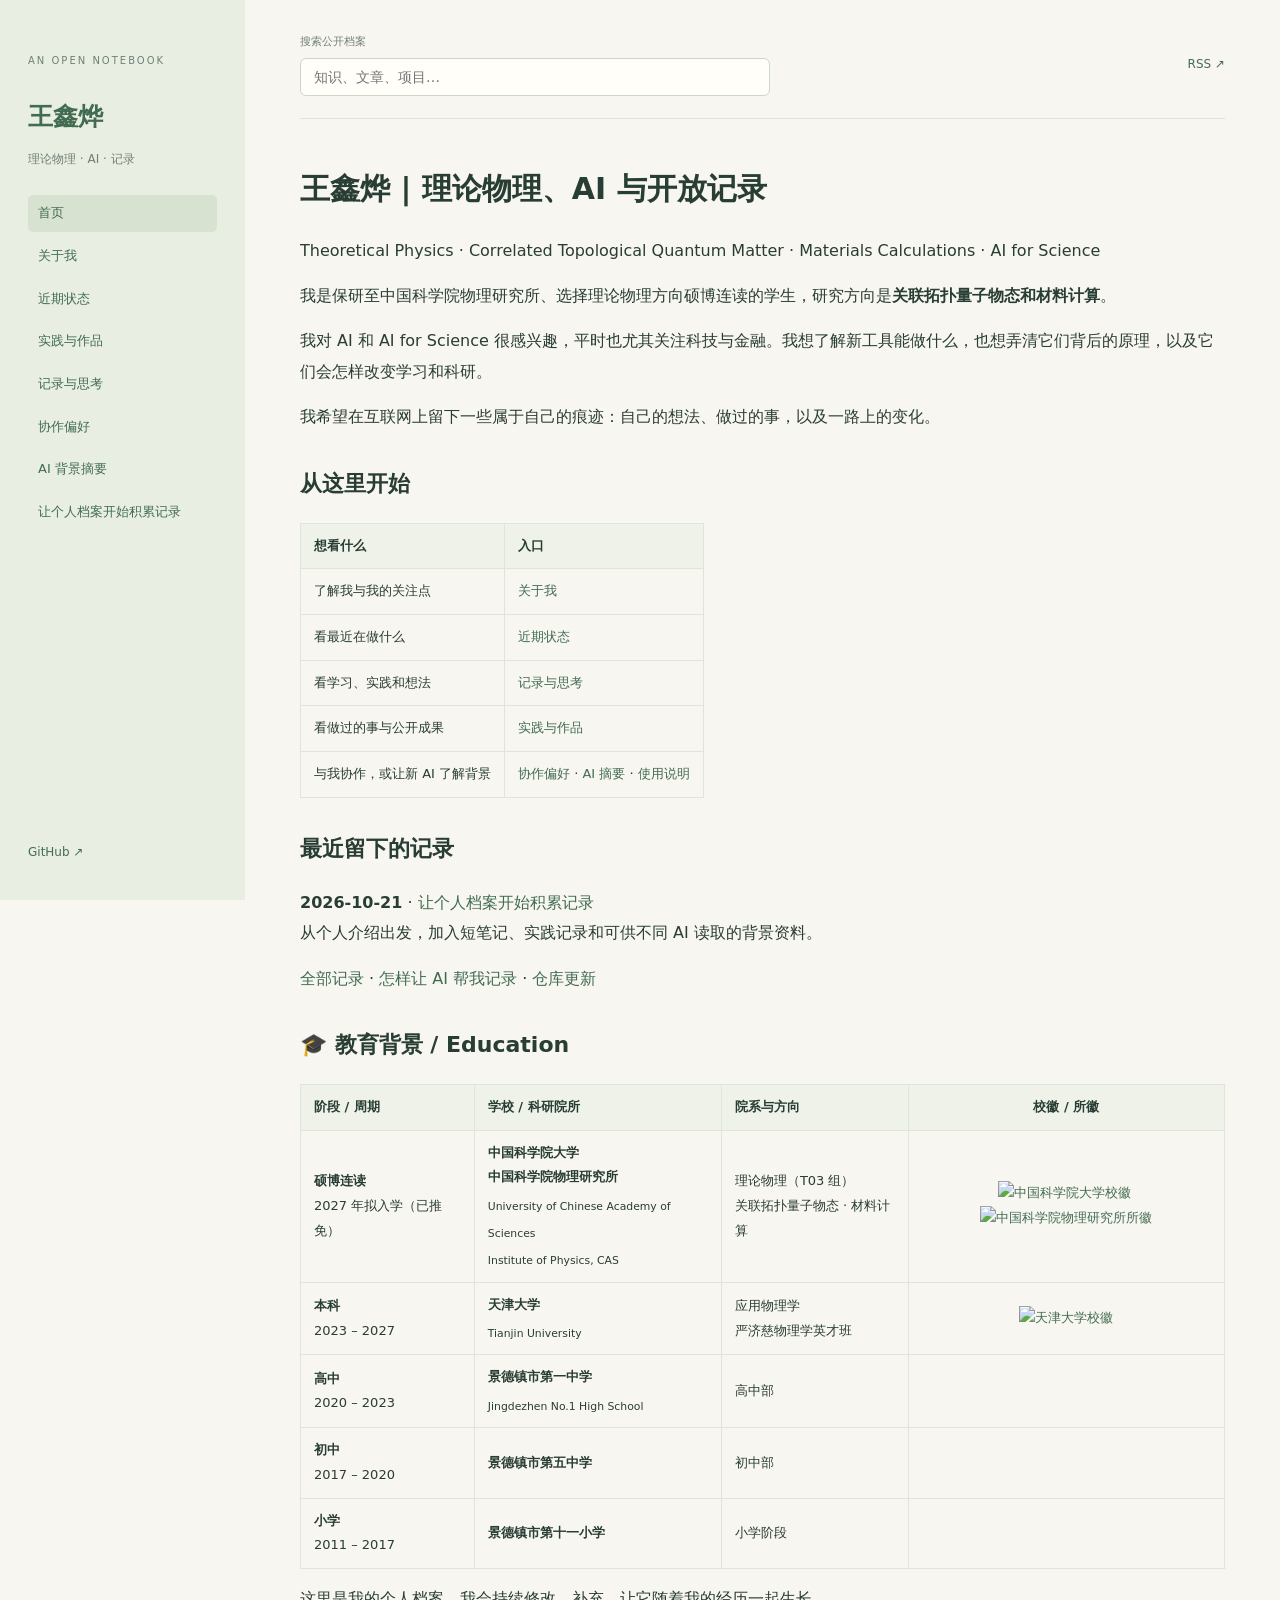
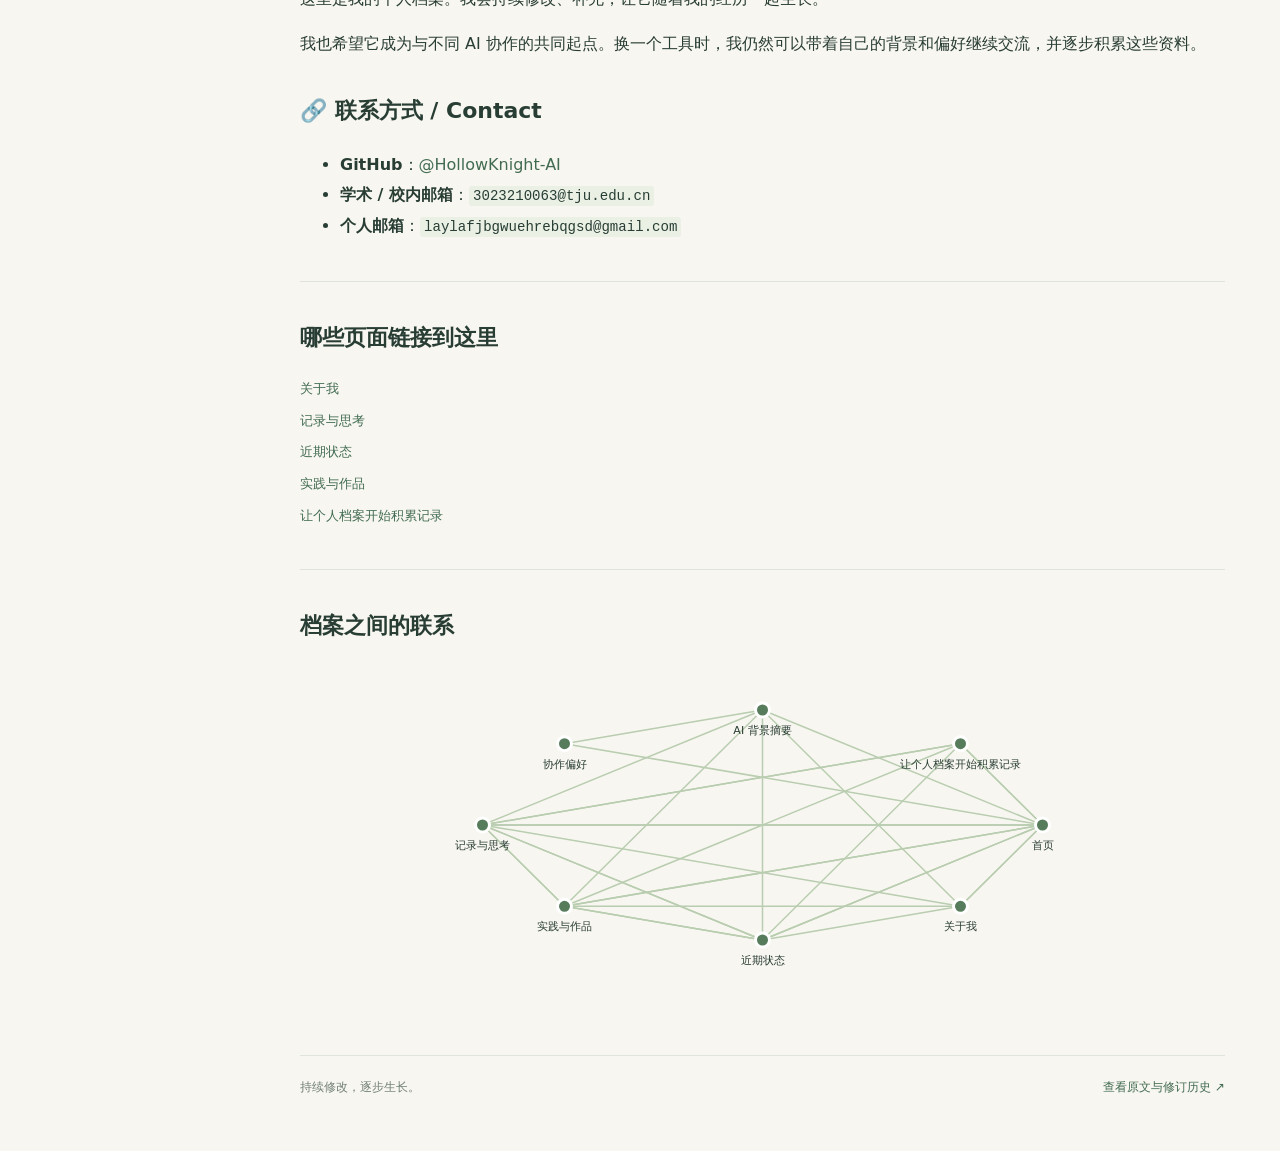
==== docs/index.html @ 44121c0b "Add searchable public digital garden with backlinks, graph and RSS" ====
<!doctype html><html lang="zh-CN"><head><meta charset="utf-8"><meta name="viewport" content="width=device-width,initial-scale=1"><meta name="description" content="王鑫烨的公开个人档案、学习与思考"><title>首页 · 王鑫烨</title><link rel="stylesheet" href="style.css"><link rel="alternate" type="application/rss+xml" title="公开记录" href="feed.xml"><script defer src="site.js" data-prefix=""></script></head><body><aside><p class="eyebrow">AN OPEN NOTEBOOK</p><a class="brand" href="index.html">王鑫烨<span>理论物理 · AI · 记录</span></a><nav><a class="active" href="index.html">首页</a><a href="ABOUT.html">关于我</a><a href="NOW.html">近期状态</a><a href="PROJECTS.html">实践与作品</a><a href="JOURNAL.html">记录与思考</a><a href="WORK_WITH_ME.html">协作偏好</a><a href="AI_CONTEXT.html">AI 背景摘要</a><a href="notes/2026-10-21-public-profile.html">让个人档案开始积累记录</a></nav><a class="repo" href="https://github.com/HollowKnight-AI/HollowKnight-AI">GitHub ↗</a></aside><main><header><label>搜索公开档案<input id="search" type="search" placeholder="知识、文章、项目…"></label><a href="feed.xml">RSS ↗</a></header><div id="results" aria-live="polite"></div><article><h1 id="ai">王鑫烨 | 理论物理、AI 与开放记录</h1>
<p>Theoretical Physics · Correlated Topological Quantum Matter · Materials Calculations · AI for Science</p>
<p>我是保研至中国科学院物理研究所、选择理论物理方向硕博连读的学生，研究方向是<strong>关联拓扑量子物态和材料计算</strong>。</p>
<p>我对 AI 和 AI for Science 很感兴趣，平时也尤其关注科技与金融。我想了解新工具能做什么，也想弄清它们背后的原理，以及它们会怎样改变学习和科研。</p>
<p>我希望在互联网上留下一些属于自己的痕迹：自己的想法、做过的事，以及一路上的变化。</p>
<h2 id="_1">从这里开始</h2>
<table>
<thead>
<tr>
<th>想看什么</th>
<th>入口</th>
</tr>
</thead>
<tbody>
<tr>
<td>了解我与我的关注点</td>
<td><a href="ABOUT.html">关于我</a></td>
</tr>
<tr>
<td>看最近在做什么</td>
<td><a href="NOW.html">近期状态</a></td>
</tr>
<tr>
<td>看学习、实践和想法</td>
<td><a href="JOURNAL.html">记录与思考</a></td>
</tr>
<tr>
<td>看做过的事与公开成果</td>
<td><a href="PROJECTS.html">实践与作品</a></td>
</tr>
<tr>
<td>与我协作，或让新 AI 了解背景</td>
<td><a href="WORK_WITH_ME.html">协作偏好</a> · <a href="AI_CONTEXT.html">AI 摘要</a> · <a href="https://github.com/HollowKnight-AI/HollowKnight-AI/blob/main/USE_WITH_AI.md">使用说明</a></td>
</tr>
</tbody>
</table>
<h2 id="_2">最近留下的记录</h2>
<p><strong>2026-10-21</strong> · <a href="notes/2026-10-21-public-profile.html">让个人档案开始积累记录</a><br />
从个人介绍出发，加入短笔记、实践记录和可供不同 AI 读取的背景资料。</p>
<p><a href="JOURNAL.html">全部记录</a> · <a href="https://github.com/HollowKnight-AI/HollowKnight-AI/blob/main/GUIDE.md">怎样让 AI 帮我记录</a> · <a href="https://github.com/HollowKnight-AI/HollowKnight-AI/blob/main/CHANGELOG.md">仓库更新</a></p>
<h2 id="education">🎓 教育背景 / Education</h2>
<table>
<thead>
<tr>
<th style="text-align: left;">阶段 / 周期</th>
<th style="text-align: left;">学校 / 科研院所</th>
<th style="text-align: left;">院系与方向</th>
<th style="text-align: center;">校徽 / 所徽</th>
</tr>
</thead>
<tbody>
<tr>
<td style="text-align: left;"><strong>硕博连读</strong><br>2027 年拟入学（已推免）</td>
<td style="text-align: left;"><strong>中国科学院大学</strong><br><strong>中国科学院物理研究所</strong><br><sub>University of Chinese Academy of Sciences<br>Institute of Physics, CAS</sub></td>
<td style="text-align: left;">理论物理（T03 组）<br>关联拓扑量子物态 · 材料计算</td>
<td style="text-align: center;"><a href="https://www.ucas.ac.cn/"><img src="https://github.com/user-attachments/assets/81002627-6696-4037-bfe6-515acbe2a8cf" width="64" height="64" alt="中国科学院大学校徽" title="中国科学院大学"/></a>&nbsp;<a href="https://www.iop.cas.cn/"><img src="https://github.com/user-attachments/assets/88f584a3-e2b5-46f2-858a-e89e8fc64f4a" width="64" height="64" alt="中国科学院物理研究所所徽" title="中国科学院物理研究所"/></a></td>
</tr>
<tr>
<td style="text-align: left;"><strong>本科</strong><br>2023 – 2027</td>
<td style="text-align: left;"><strong>天津大学</strong><br><sub>Tianjin University</sub></td>
<td style="text-align: left;">应用物理学<br>严济慈物理学英才班</td>
<td style="text-align: center;"><a href="https://www.tju.edu.cn/"><img src="https://github.com/user-attachments/assets/b6d3990e-35b9-4b1c-bbf8-85e0346ce1eb" width="64" height="64" alt="天津大学校徽" title="天津大学"/></a></td>
</tr>
<tr>
<td style="text-align: left;"><strong>高中</strong><br>2020 – 2023</td>
<td style="text-align: left;"><strong>景德镇市第一中学</strong><br><sub>Jingdezhen No.1 High School</sub></td>
<td style="text-align: left;">高中部</td>
<td style="text-align: center;"></td>
</tr>
<tr>
<td style="text-align: left;"><strong>初中</strong><br>2017 – 2020</td>
<td style="text-align: left;"><strong>景德镇市第五中学</strong></td>
<td style="text-align: left;">初中部</td>
<td style="text-align: center;"></td>
</tr>
<tr>
<td style="text-align: left;"><strong>小学</strong><br>2011 – 2017</td>
<td style="text-align: left;"><strong>景德镇市第十一小学</strong></td>
<td style="text-align: left;">小学阶段</td>
<td style="text-align: center;"></td>
</tr>
</tbody>
</table>
<p>这里是我的个人档案。我会持续修改、补充，让它随着我的经历一起生长。</p>
<p>我也希望它成为与不同 AI 协作的共同起点。换一个工具时，我仍然可以带着自己的背景和偏好继续交流，并逐步积累这些资料。</p>
<h2 id="contact">🔗 联系方式 / Contact</h2>
<ul>
<li><strong>GitHub</strong>：<a href="https://github.com/HollowKnight-AI">@HollowKnight-AI</a></li>
<li><strong>学术 / 校内邮箱</strong>：<code>3023210063@tju.edu.cn</code></li>
<li><strong>个人邮箱</strong>：<code>laylafjbgwuehrebqgsd@gmail.com</code></li>
</ul></article><section class="backlinks"><h2>哪些页面链接到这里</h2><a href="ABOUT.html">关于我</a><a href="JOURNAL.html">记录与思考</a><a href="NOW.html">近期状态</a><a href="PROJECTS.html">实践与作品</a><a href="notes/2026-10-21-public-profile.html">让个人档案开始积累记录</a></section><section class="connections"><h2>档案之间的联系</h2><div id="graph"></div></section><footer>持续修改，逐步生长。<a href="https://github.com/HollowKnight-AI/HollowKnight-AI/blob/main/README.md">查看原文与修订历史 ↗</a></footer></main></body></html>
---- docs/style.css ----
:root{color-scheme:light;--bg:#f8f6f0;--paper:#fffef9;--ink:#283d34;--muted:#718077;--line:#dfe5da;--green:#426c52}*{box-sizing:border-box}body{margin:0;background:var(--bg);color:var(--ink);font:16px/1.9 system-ui,"Microsoft YaHei",sans-serif}aside{position:fixed;inset:0 auto 0 0;width:245px;padding:36px 28px;background:#e9eee3;display:flex;flex-direction:column}.eyebrow{font-size:10px;letter-spacing:2px;color:var(--muted)}a{color:var(--green);text-decoration:none}a:hover{text-decoration:underline}.brand{font-size:25px;font-weight:600;margin:8px 0 25px}.brand span{display:block;font-size:12px;font-weight:400;color:var(--muted);margin-top:7px}nav{display:grid;gap:6px}nav a{padding:6px 10px;border-radius:5px;font-size:13px}nav a.active{background:#d8e2d0}.repo{margin-top:auto;font-size:12px}main{margin-left:245px;max-width:1280px;padding:32px 55px}header{display:flex;gap:24px;align-items:center;justify-content:space-between;border-bottom:1px solid var(--line);padding-bottom:22px}header label{font-size:11px;color:var(--muted);display:grid;gap:5px;width:min(470px,90%)}input{background:var(--paper);border:1px solid #cbd8c5;border-radius:6px;padding:10px 13px;font:14px system-ui}header>a{font-size:12px}article{padding-top:22px;overflow-wrap:anywhere}h1{font-size:30px;line-height:1.5}h2{font-size:22px;margin-top:30px}h3{font-size:18px}p{margin:15px 0}table{border-collapse:collapse;width:100%;font-size:13px;display:block;overflow:auto}th,td{border:1px solid var(--line);padding:10px 13px;min-width:90px}th{background:#eef2e8;text-align:left}img{max-width:100%;height:auto}pre{background:#eaf0e4;padding:18px;border-radius:7px;overflow:auto}code{background:#eaf0e4;border-radius:3px;font-size:.88em;padding:2px 4px}blockquote{border-left:3px solid #b4c3a6;color:#5c7063;margin-left:0;padding:2px 20px}.backlinks,.connections{border-top:1px solid var(--line);margin-top:40px;padding-top:5px}.backlinks a{display:block;font-size:13px;margin:7px 0}.backlinks p,footer{font-size:12px;color:var(--muted)}footer{margin-top:40px;border-top:1px solid var(--line);padding:20px 0;display:flex;justify-content:space-between;gap:20px}#results{display:grid;gap:8px}#results a{display:block;background:var(--paper);border:1px solid var(--line);border-radius:6px;padding:12px 15px;margin-top:10px}#results small{display:block;font-size:12px;color:var(--muted)}#graph svg{width:100%;height:340px}#graph line{stroke:#b9cdb0;stroke-width:1.5}#graph circle{fill:#577c5c;stroke:#fff;stroke-width:3}#graph text{font:11px system-ui;fill:var(--ink)}:focus-visible{outline:2px solid #a7834c;outline-offset:3px}@media(max-width:800px){aside{position:static;width:auto;padding:20px}.brand{margin:2px 0 12px}.eyebrow,.repo{display:none}nav{display:flex;overflow:auto;gap:8px}nav a{white-space:nowrap;padding:5px}main{margin:0;padding:20px}h1{font-size:25px}h2{font-size:20px}footer{display:block}footer a{display:block}#graph svg{height:280px}}
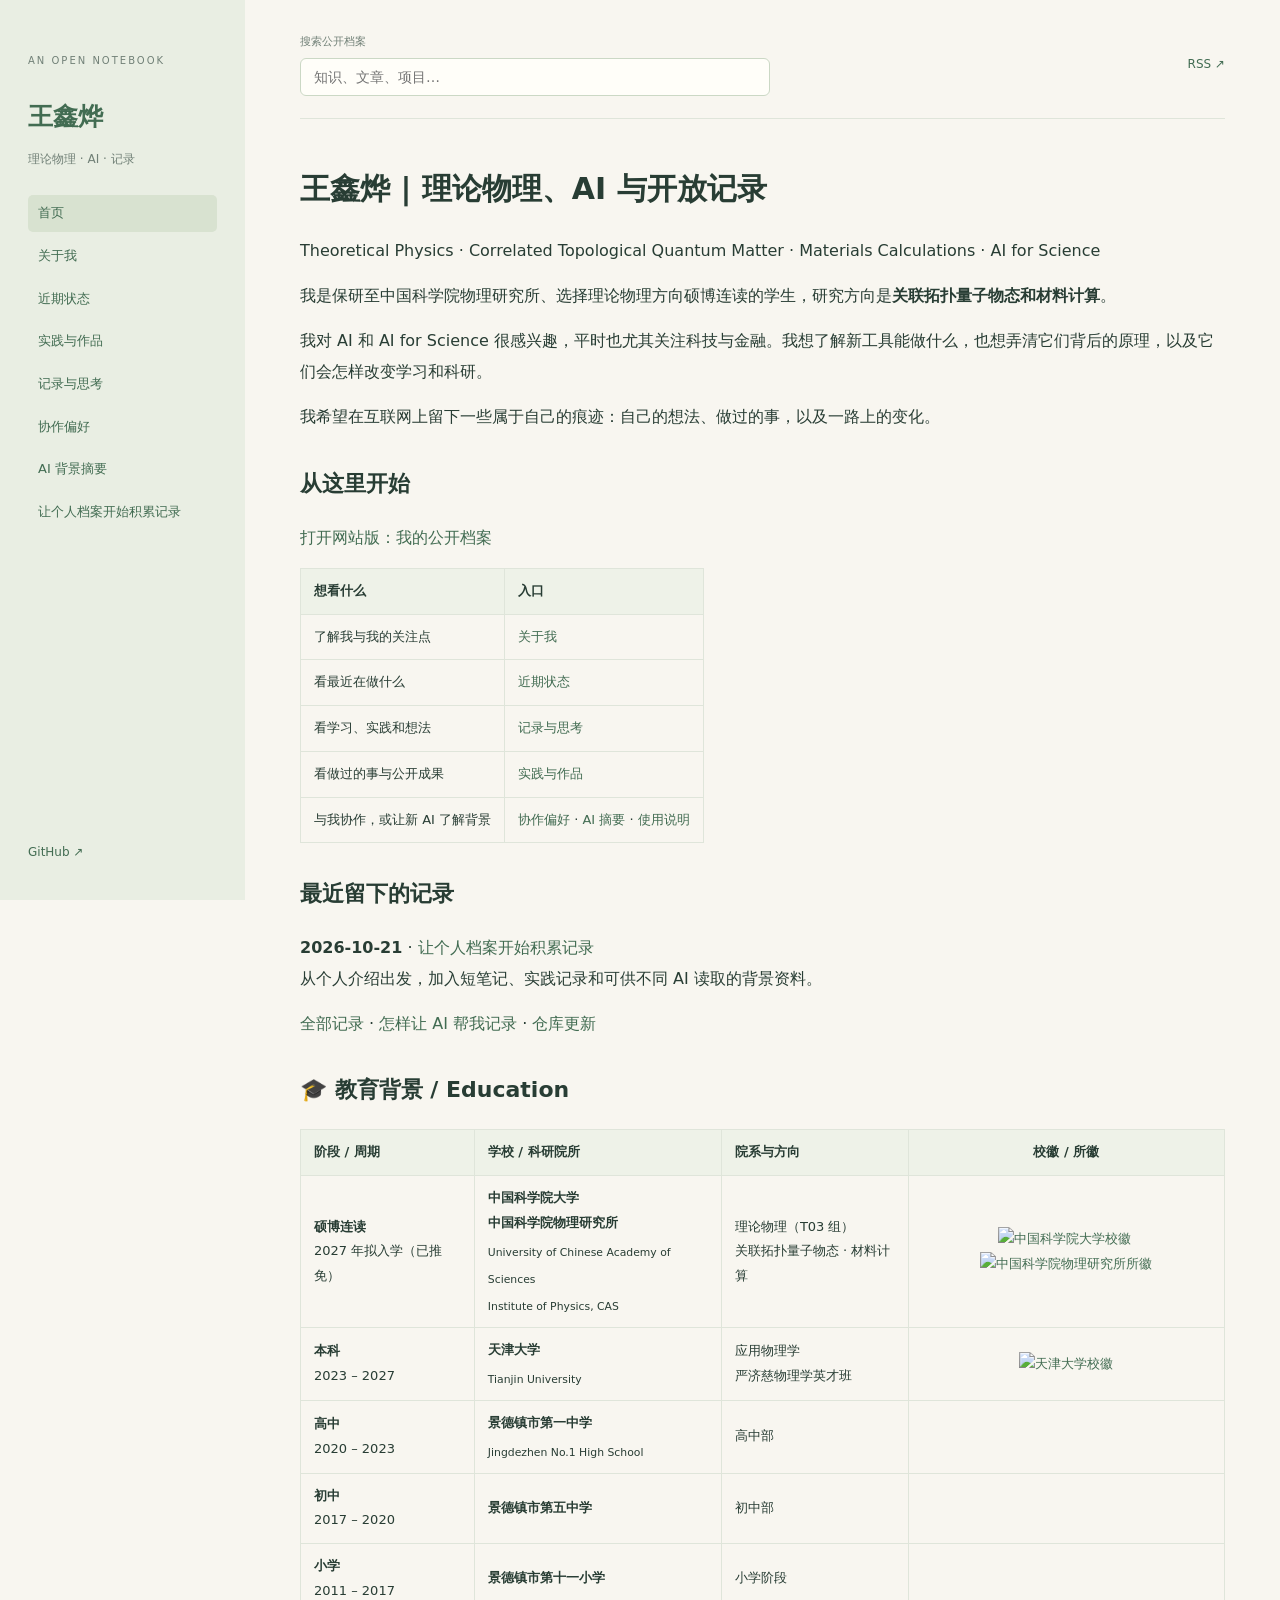
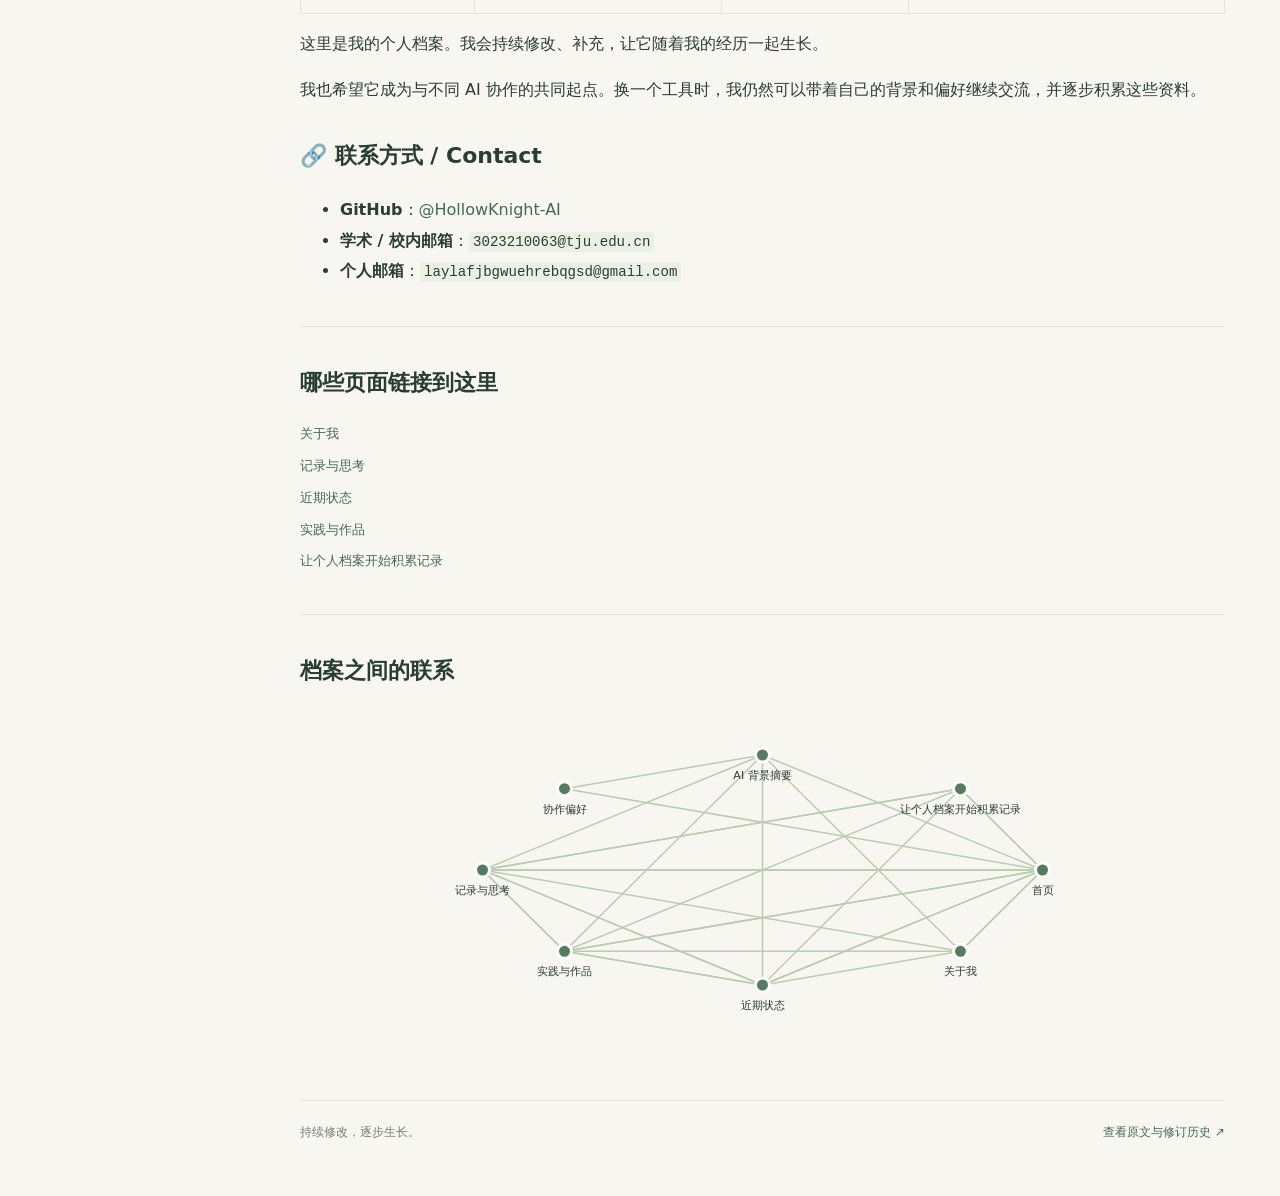
==== commit 24c86846: "docs: link and verify the deployed public profile site" ====
--- a/docs/index.html
+++ b/docs/index.html
@@ -1,91 +1,92 @@
-<!doctype html><html lang="zh-CN"><head><meta charset="utf-8"><meta name="viewport" content="width=device-width,initial-scale=1"><meta name="description" content="王鑫烨的公开个人档案、学习与思考"><title>首页 · 王鑫烨</title><link rel="stylesheet" href="style.css"><link rel="alternate" type="application/rss+xml" title="公开记录" href="feed.xml"><script defer src="site.js" data-prefix=""></script></head><body><aside><p class="eyebrow">AN OPEN NOTEBOOK</p><a class="brand" href="index.html">王鑫烨<span>理论物理 · AI · 记录</span></a><nav><a class="active" href="index.html">首页</a><a href="ABOUT.html">关于我</a><a href="NOW.html">近期状态</a><a href="PROJECTS.html">实践与作品</a><a href="JOURNAL.html">记录与思考</a><a href="WORK_WITH_ME.html">协作偏好</a><a href="AI_CONTEXT.html">AI 背景摘要</a><a href="notes/2026-10-21-public-profile.html">让个人档案开始积累记录</a></nav><a class="repo" href="https://github.com/HollowKnight-AI/HollowKnight-AI">GitHub ↗</a></aside><main><header><label>搜索公开档案<input id="search" type="search" placeholder="知识、文章、项目…"></label><a href="feed.xml">RSS ↗</a></header><div id="results" aria-live="polite"></div><article><h1 id="ai">王鑫烨 | 理论物理、AI 与开放记录</h1>
-<p>Theoretical Physics · Correlated Topological Quantum Matter · Materials Calculations · AI for Science</p>
-<p>我是保研至中国科学院物理研究所、选择理论物理方向硕博连读的学生，研究方向是<strong>关联拓扑量子物态和材料计算</strong>。</p>
-<p>我对 AI 和 AI for Science 很感兴趣，平时也尤其关注科技与金融。我想了解新工具能做什么，也想弄清它们背后的原理，以及它们会怎样改变学习和科研。</p>
-<p>我希望在互联网上留下一些属于自己的痕迹：自己的想法、做过的事，以及一路上的变化。</p>
-<h2 id="_1">从这里开始</h2>
-<table>
-<thead>
-<tr>
-<th>想看什么</th>
-<th>入口</th>
-</tr>
-</thead>
-<tbody>
-<tr>
-<td>了解我与我的关注点</td>
-<td><a href="ABOUT.html">关于我</a></td>
-</tr>
-<tr>
-<td>看最近在做什么</td>
-<td><a href="NOW.html">近期状态</a></td>
-</tr>
-<tr>
-<td>看学习、实践和想法</td>
-<td><a href="JOURNAL.html">记录与思考</a></td>
-</tr>
-<tr>
-<td>看做过的事与公开成果</td>
-<td><a href="PROJECTS.html">实践与作品</a></td>
-</tr>
-<tr>
-<td>与我协作，或让新 AI 了解背景</td>
-<td><a href="WORK_WITH_ME.html">协作偏好</a> · <a href="AI_CONTEXT.html">AI 摘要</a> · <a href="https://github.com/HollowKnight-AI/HollowKnight-AI/blob/main/USE_WITH_AI.md">使用说明</a></td>
-</tr>
-</tbody>
-</table>
-<h2 id="_2">最近留下的记录</h2>
-<p><strong>2026-10-21</strong> · <a href="notes/2026-10-21-public-profile.html">让个人档案开始积累记录</a><br />
-从个人介绍出发，加入短笔记、实践记录和可供不同 AI 读取的背景资料。</p>
-<p><a href="JOURNAL.html">全部记录</a> · <a href="https://github.com/HollowKnight-AI/HollowKnight-AI/blob/main/GUIDE.md">怎样让 AI 帮我记录</a> · <a href="https://github.com/HollowKnight-AI/HollowKnight-AI/blob/main/CHANGELOG.md">仓库更新</a></p>
-<h2 id="education">🎓 教育背景 / Education</h2>
-<table>
-<thead>
-<tr>
-<th style="text-align: left;">阶段 / 周期</th>
-<th style="text-align: left;">学校 / 科研院所</th>
-<th style="text-align: left;">院系与方向</th>
-<th style="text-align: center;">校徽 / 所徽</th>
-</tr>
-</thead>
-<tbody>
-<tr>
-<td style="text-align: left;"><strong>硕博连读</strong><br>2027 年拟入学（已推免）</td>
-<td style="text-align: left;"><strong>中国科学院大学</strong><br><strong>中国科学院物理研究所</strong><br><sub>University of Chinese Academy of Sciences<br>Institute of Physics, CAS</sub></td>
-<td style="text-align: left;">理论物理（T03 组）<br>关联拓扑量子物态 · 材料计算</td>
-<td style="text-align: center;"><a href="https://www.ucas.ac.cn/"><img src="https://github.com/user-attachments/assets/81002627-6696-4037-bfe6-515acbe2a8cf" width="64" height="64" alt="中国科学院大学校徽" title="中国科学院大学"/></a>&nbsp;<a href="https://www.iop.cas.cn/"><img src="https://github.com/user-attachments/assets/88f584a3-e2b5-46f2-858a-e89e8fc64f4a" width="64" height="64" alt="中国科学院物理研究所所徽" title="中国科学院物理研究所"/></a></td>
-</tr>
-<tr>
-<td style="text-align: left;"><strong>本科</strong><br>2023 – 2027</td>
-<td style="text-align: left;"><strong>天津大学</strong><br><sub>Tianjin University</sub></td>
-<td style="text-align: left;">应用物理学<br>严济慈物理学英才班</td>
-<td style="text-align: center;"><a href="https://www.tju.edu.cn/"><img src="https://github.com/user-attachments/assets/b6d3990e-35b9-4b1c-bbf8-85e0346ce1eb" width="64" height="64" alt="天津大学校徽" title="天津大学"/></a></td>
-</tr>
-<tr>
-<td style="text-align: left;"><strong>高中</strong><br>2020 – 2023</td>
-<td style="text-align: left;"><strong>景德镇市第一中学</strong><br><sub>Jingdezhen No.1 High School</sub></td>
-<td style="text-align: left;">高中部</td>
-<td style="text-align: center;"></td>
-</tr>
-<tr>
-<td style="text-align: left;"><strong>初中</strong><br>2017 – 2020</td>
-<td style="text-align: left;"><strong>景德镇市第五中学</strong></td>
-<td style="text-align: left;">初中部</td>
-<td style="text-align: center;"></td>
-</tr>
-<tr>
-<td style="text-align: left;"><strong>小学</strong><br>2011 – 2017</td>
-<td style="text-align: left;"><strong>景德镇市第十一小学</strong></td>
-<td style="text-align: left;">小学阶段</td>
-<td style="text-align: center;"></td>
-</tr>
-</tbody>
-</table>
-<p>这里是我的个人档案。我会持续修改、补充，让它随着我的经历一起生长。</p>
-<p>我也希望它成为与不同 AI 协作的共同起点。换一个工具时，我仍然可以带着自己的背景和偏好继续交流，并逐步积累这些资料。</p>
-<h2 id="contact">🔗 联系方式 / Contact</h2>
-<ul>
-<li><strong>GitHub</strong>：<a href="https://github.com/HollowKnight-AI">@HollowKnight-AI</a></li>
-<li><strong>学术 / 校内邮箱</strong>：<code>3023210063@tju.edu.cn</code></li>
-<li><strong>个人邮箱</strong>：<code>laylafjbgwuehrebqgsd@gmail.com</code></li>
+<!doctype html><html lang="zh-CN"><head><meta charset="utf-8"><meta name="viewport" content="width=device-width,initial-scale=1"><meta name="description" content="王鑫烨的公开个人档案、学习与思考"><title>首页 · 王鑫烨</title><link rel="stylesheet" href="style.css"><link rel="alternate" type="application/rss+xml" title="公开记录" href="feed.xml"><script defer src="site.js" data-prefix=""></script></head><body><aside><p class="eyebrow">AN OPEN NOTEBOOK</p><a class="brand" href="index.html">王鑫烨<span>理论物理 · AI · 记录</span></a><nav><a class="active" href="index.html">首页</a><a href="ABOUT.html">关于我</a><a href="NOW.html">近期状态</a><a href="PROJECTS.html">实践与作品</a><a href="JOURNAL.html">记录与思考</a><a href="WORK_WITH_ME.html">协作偏好</a><a href="AI_CONTEXT.html">AI 背景摘要</a><a href="notes/2026-10-21-public-profile.html">让个人档案开始积累记录</a></nav><a class="repo" href="https://github.com/HollowKnight-AI/HollowKnight-AI">GitHub ↗</a></aside><main><header><label>搜索公开档案<input id="search" type="search" placeholder="知识、文章、项目…"></label><a href="feed.xml">RSS ↗</a></header><div id="results" aria-live="polite"></div><article><h1 id="ai">王鑫烨 | 理论物理、AI 与开放记录</h1>
+<p>Theoretical Physics · Correlated Topological Quantum Matter · Materials Calculations · AI for Science</p>
+<p>我是保研至中国科学院物理研究所、选择理论物理方向硕博连读的学生，研究方向是<strong>关联拓扑量子物态和材料计算</strong>。</p>
+<p>我对 AI 和 AI for Science 很感兴趣，平时也尤其关注科技与金融。我想了解新工具能做什么，也想弄清它们背后的原理，以及它们会怎样改变学习和科研。</p>
+<p>我希望在互联网上留下一些属于自己的痕迹：自己的想法、做过的事，以及一路上的变化。</p>
+<h2 id="_1">从这里开始</h2>
+<p><a href="https://hollowknight-ai.github.io/HollowKnight-AI/">打开网站版：我的公开档案</a></p>
+<table>
+<thead>
+<tr>
+<th>想看什么</th>
+<th>入口</th>
+</tr>
+</thead>
+<tbody>
+<tr>
+<td>了解我与我的关注点</td>
+<td><a href="ABOUT.html">关于我</a></td>
+</tr>
+<tr>
+<td>看最近在做什么</td>
+<td><a href="NOW.html">近期状态</a></td>
+</tr>
+<tr>
+<td>看学习、实践和想法</td>
+<td><a href="JOURNAL.html">记录与思考</a></td>
+</tr>
+<tr>
+<td>看做过的事与公开成果</td>
+<td><a href="PROJECTS.html">实践与作品</a></td>
+</tr>
+<tr>
+<td>与我协作，或让新 AI 了解背景</td>
+<td><a href="WORK_WITH_ME.html">协作偏好</a> · <a href="AI_CONTEXT.html">AI 摘要</a> · <a href="https://github.com/HollowKnight-AI/HollowKnight-AI/blob/main/USE_WITH_AI.md">使用说明</a></td>
+</tr>
+</tbody>
+</table>
+<h2 id="_2">最近留下的记录</h2>
+<p><strong>2026-10-21</strong> · <a href="notes/2026-10-21-public-profile.html">让个人档案开始积累记录</a><br />
+从个人介绍出发，加入短笔记、实践记录和可供不同 AI 读取的背景资料。</p>
+<p><a href="JOURNAL.html">全部记录</a> · <a href="https://github.com/HollowKnight-AI/HollowKnight-AI/blob/main/GUIDE.md">怎样让 AI 帮我记录</a> · <a href="https://github.com/HollowKnight-AI/HollowKnight-AI/blob/main/CHANGELOG.md">仓库更新</a></p>
+<h2 id="education">🎓 教育背景 / Education</h2>
+<table>
+<thead>
+<tr>
+<th style="text-align: left;">阶段 / 周期</th>
+<th style="text-align: left;">学校 / 科研院所</th>
+<th style="text-align: left;">院系与方向</th>
+<th style="text-align: center;">校徽 / 所徽</th>
+</tr>
+</thead>
+<tbody>
+<tr>
+<td style="text-align: left;"><strong>硕博连读</strong><br>2027 年拟入学（已推免）</td>
+<td style="text-align: left;"><strong>中国科学院大学</strong><br><strong>中国科学院物理研究所</strong><br><sub>University of Chinese Academy of Sciences<br>Institute of Physics, CAS</sub></td>
+<td style="text-align: left;">理论物理（T03 组）<br>关联拓扑量子物态 · 材料计算</td>
+<td style="text-align: center;"><a href="https://www.ucas.ac.cn/"><img src="https://github.com/user-attachments/assets/81002627-6696-4037-bfe6-515acbe2a8cf" width="64" height="64" alt="中国科学院大学校徽" title="中国科学院大学"/></a>&nbsp;<a href="https://www.iop.cas.cn/"><img src="https://github.com/user-attachments/assets/88f584a3-e2b5-46f2-858a-e89e8fc64f4a" width="64" height="64" alt="中国科学院物理研究所所徽" title="中国科学院物理研究所"/></a></td>
+</tr>
+<tr>
+<td style="text-align: left;"><strong>本科</strong><br>2023 – 2027</td>
+<td style="text-align: left;"><strong>天津大学</strong><br><sub>Tianjin University</sub></td>
+<td style="text-align: left;">应用物理学<br>严济慈物理学英才班</td>
+<td style="text-align: center;"><a href="https://www.tju.edu.cn/"><img src="https://github.com/user-attachments/assets/b6d3990e-35b9-4b1c-bbf8-85e0346ce1eb" width="64" height="64" alt="天津大学校徽" title="天津大学"/></a></td>
+</tr>
+<tr>
+<td style="text-align: left;"><strong>高中</strong><br>2020 – 2023</td>
+<td style="text-align: left;"><strong>景德镇市第一中学</strong><br><sub>Jingdezhen No.1 High School</sub></td>
+<td style="text-align: left;">高中部</td>
+<td style="text-align: center;"></td>
+</tr>
+<tr>
+<td style="text-align: left;"><strong>初中</strong><br>2017 – 2020</td>
+<td style="text-align: left;"><strong>景德镇市第五中学</strong></td>
+<td style="text-align: left;">初中部</td>
+<td style="text-align: center;"></td>
+</tr>
+<tr>
+<td style="text-align: left;"><strong>小学</strong><br>2011 – 2017</td>
+<td style="text-align: left;"><strong>景德镇市第十一小学</strong></td>
+<td style="text-align: left;">小学阶段</td>
+<td style="text-align: center;"></td>
+</tr>
+</tbody>
+</table>
+<p>这里是我的个人档案。我会持续修改、补充，让它随着我的经历一起生长。</p>
+<p>我也希望它成为与不同 AI 协作的共同起点。换一个工具时，我仍然可以带着自己的背景和偏好继续交流，并逐步积累这些资料。</p>
+<h2 id="contact">🔗 联系方式 / Contact</h2>
+<ul>
+<li><strong>GitHub</strong>：<a href="https://github.com/HollowKnight-AI">@HollowKnight-AI</a></li>
+<li><strong>学术 / 校内邮箱</strong>：<code>3023210063@tju.edu.cn</code></li>
+<li><strong>个人邮箱</strong>：<code>laylafjbgwuehrebqgsd@gmail.com</code></li>
 </ul></article><section class="backlinks"><h2>哪些页面链接到这里</h2><a href="ABOUT.html">关于我</a><a href="JOURNAL.html">记录与思考</a><a href="NOW.html">近期状态</a><a href="PROJECTS.html">实践与作品</a><a href="notes/2026-10-21-public-profile.html">让个人档案开始积累记录</a></section><section class="connections"><h2>档案之间的联系</h2><div id="graph"></div></section><footer>持续修改，逐步生长。<a href="https://github.com/HollowKnight-AI/HollowKnight-AI/blob/main/README.md">查看原文与修订历史 ↗</a></footer></main></body></html>
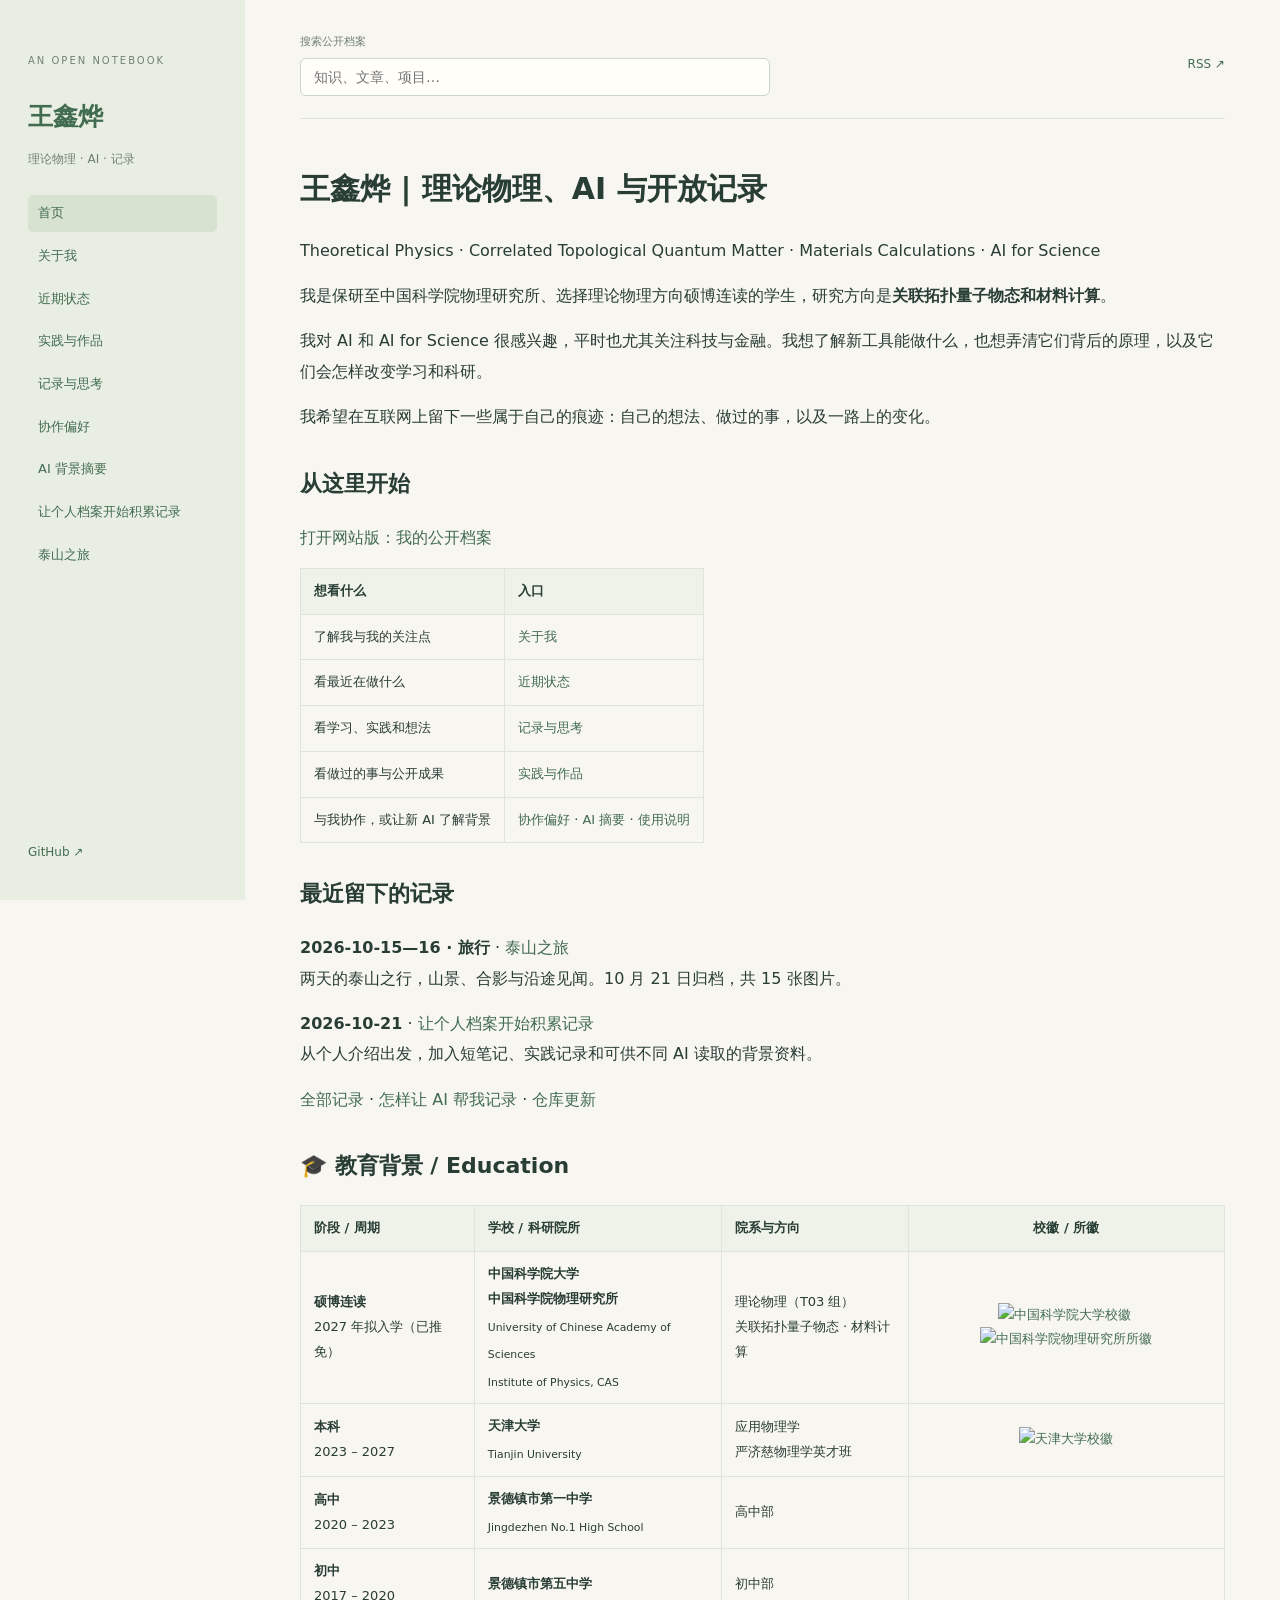
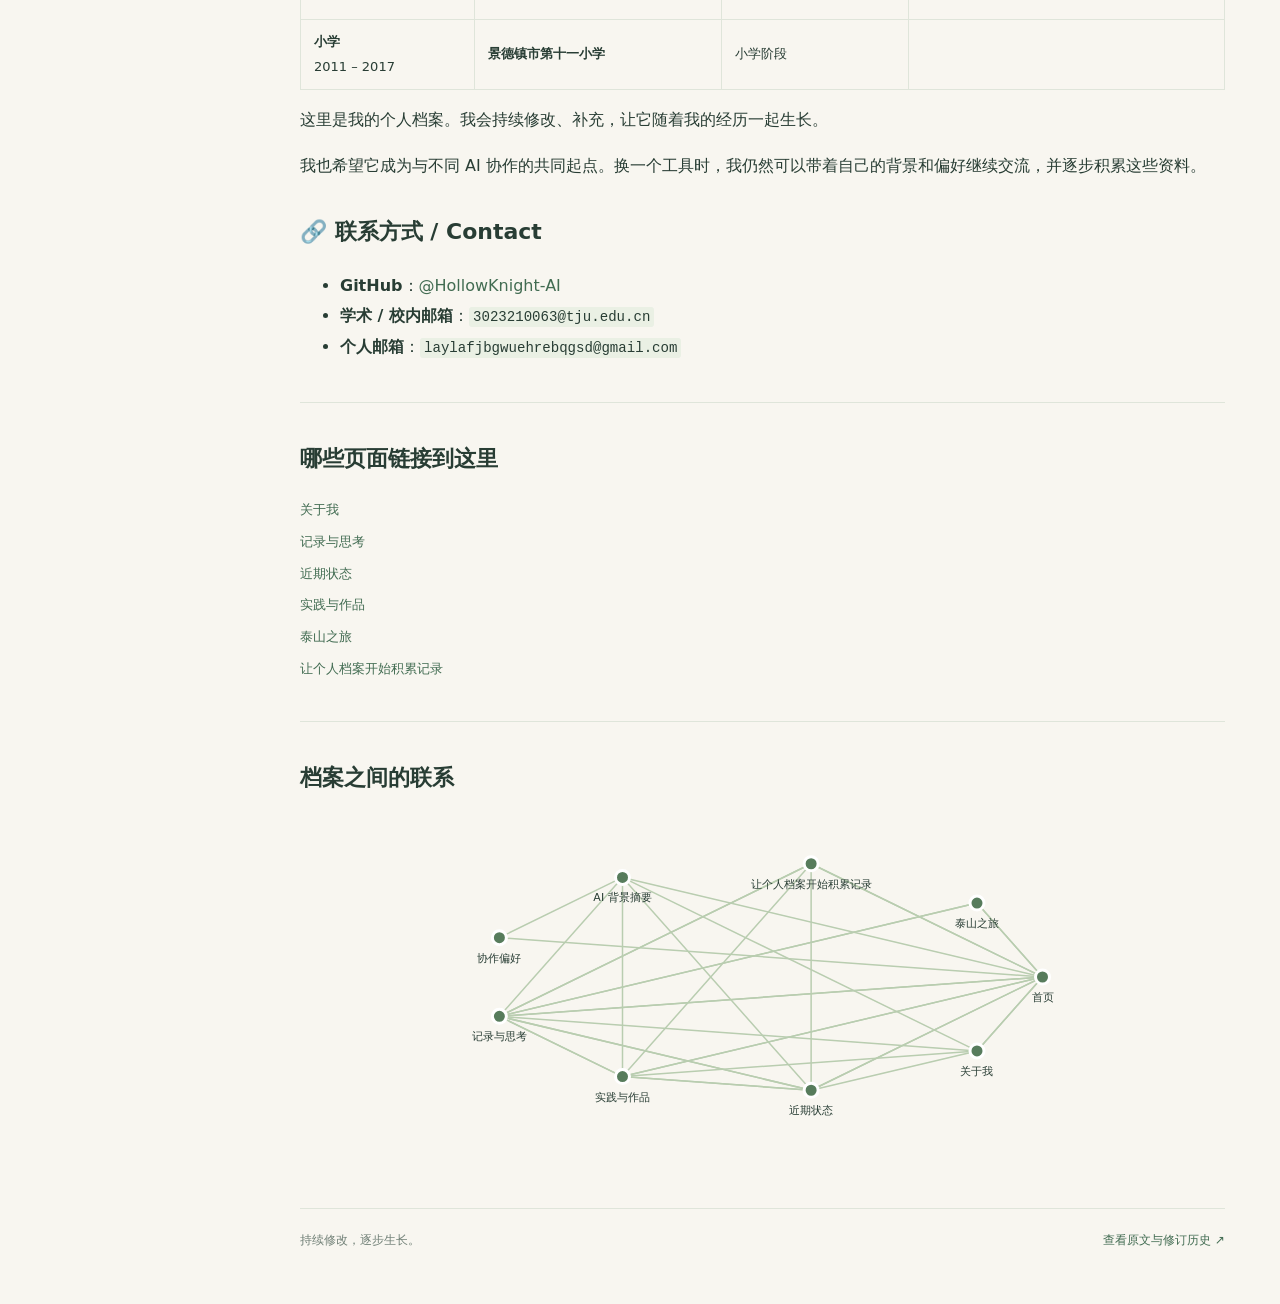
==== commit 52e83793: "Add Taishan travel album with original photos and source record" ====
--- a/docs/index.html
+++ b/docs/index.html
@@ -1,4 +1,4 @@
-<!doctype html><html lang="zh-CN"><head><meta charset="utf-8"><meta name="viewport" content="width=device-width,initial-scale=1"><meta name="description" content="王鑫烨的公开个人档案、学习与思考"><title>首页 · 王鑫烨</title><link rel="stylesheet" href="style.css"><link rel="alternate" type="application/rss+xml" title="公开记录" href="feed.xml"><script defer src="site.js" data-prefix=""></script></head><body><aside><p class="eyebrow">AN OPEN NOTEBOOK</p><a class="brand" href="index.html">王鑫烨<span>理论物理 · AI · 记录</span></a><nav><a class="active" href="index.html">首页</a><a href="ABOUT.html">关于我</a><a href="NOW.html">近期状态</a><a href="PROJECTS.html">实践与作品</a><a href="JOURNAL.html">记录与思考</a><a href="WORK_WITH_ME.html">协作偏好</a><a href="AI_CONTEXT.html">AI 背景摘要</a><a href="notes/2026-10-21-public-profile.html">让个人档案开始积累记录</a></nav><a class="repo" href="https://github.com/HollowKnight-AI/HollowKnight-AI">GitHub ↗</a></aside><main><header><label>搜索公开档案<input id="search" type="search" placeholder="知识、文章、项目…"></label><a href="feed.xml">RSS ↗</a></header><div id="results" aria-live="polite"></div><article><h1 id="ai">王鑫烨 | 理论物理、AI 与开放记录</h1>
+<!doctype html><html lang="zh-CN"><head><meta charset="utf-8"><meta name="viewport" content="width=device-width,initial-scale=1"><meta name="description" content="王鑫烨的公开个人档案、学习与思考"><title>首页 · 王鑫烨</title><link rel="stylesheet" href="style.css"><link rel="alternate" type="application/rss+xml" title="公开记录" href="feed.xml"><script defer src="site.js" data-prefix=""></script></head><body><aside><p class="eyebrow">AN OPEN NOTEBOOK</p><a class="brand" href="index.html">王鑫烨<span>理论物理 · AI · 记录</span></a><nav><a class="active" href="index.html">首页</a><a href="ABOUT.html">关于我</a><a href="NOW.html">近期状态</a><a href="PROJECTS.html">实践与作品</a><a href="JOURNAL.html">记录与思考</a><a href="WORK_WITH_ME.html">协作偏好</a><a href="AI_CONTEXT.html">AI 背景摘要</a><a href="notes/2026-10-21-public-profile.html">让个人档案开始积累记录</a><a href="notes/2026-10-15-taishan.html">泰山之旅</a></nav><a class="repo" href="https://github.com/HollowKnight-AI/HollowKnight-AI">GitHub ↗</a></aside><main><header><label>搜索公开档案<input id="search" type="search" placeholder="知识、文章、项目…"></label><a href="feed.xml">RSS ↗</a></header><div id="results" aria-live="polite"></div><article><h1 id="ai">王鑫烨 | 理论物理、AI 与开放记录</h1>
 <p>Theoretical Physics · Correlated Topological Quantum Matter · Materials Calculations · AI for Science</p>
 <p>我是保研至中国科学院物理研究所、选择理论物理方向硕博连读的学生，研究方向是<strong>关联拓扑量子物态和材料计算</strong>。</p>
 <p>我对 AI 和 AI for Science 很感兴趣，平时也尤其关注科技与金融。我想了解新工具能做什么，也想弄清它们背后的原理，以及它们会怎样改变学习和科研。</p>
@@ -36,6 +36,8 @@
 </tbody>
 </table>
 <h2 id="_2">最近留下的记录</h2>
+<p><strong>2026-10-15—16 · 旅行</strong> · <a href="notes/2026-10-15-taishan.html">泰山之旅</a><br />
+两天的泰山之行，山景、合影与沿途见闻。10 月 21 日归档，共 15 张图片。</p>
 <p><strong>2026-10-21</strong> · <a href="notes/2026-10-21-public-profile.html">让个人档案开始积累记录</a><br />
 从个人介绍出发，加入短笔记、实践记录和可供不同 AI 读取的背景资料。</p>
 <p><a href="JOURNAL.html">全部记录</a> · <a href="https://github.com/HollowKnight-AI/HollowKnight-AI/blob/main/GUIDE.md">怎样让 AI 帮我记录</a> · <a href="https://github.com/HollowKnight-AI/HollowKnight-AI/blob/main/CHANGELOG.md">仓库更新</a></p>
@@ -89,4 +91,4 @@
 <li><strong>GitHub</strong>：<a href="https://github.com/HollowKnight-AI">@HollowKnight-AI</a></li>
 <li><strong>学术 / 校内邮箱</strong>：<code>3023210063@tju.edu.cn</code></li>
 <li><strong>个人邮箱</strong>：<code>laylafjbgwuehrebqgsd@gmail.com</code></li>
-</ul></article><section class="backlinks"><h2>哪些页面链接到这里</h2><a href="ABOUT.html">关于我</a><a href="JOURNAL.html">记录与思考</a><a href="NOW.html">近期状态</a><a href="PROJECTS.html">实践与作品</a><a href="notes/2026-10-21-public-profile.html">让个人档案开始积累记录</a></section><section class="connections"><h2>档案之间的联系</h2><div id="graph"></div></section><footer>持续修改，逐步生长。<a href="https://github.com/HollowKnight-AI/HollowKnight-AI/blob/main/README.md">查看原文与修订历史 ↗</a></footer></main></body></html>+</ul></article><section class="backlinks"><h2>哪些页面链接到这里</h2><a href="ABOUT.html">关于我</a><a href="JOURNAL.html">记录与思考</a><a href="NOW.html">近期状态</a><a href="PROJECTS.html">实践与作品</a><a href="notes/2026-10-15-taishan.html">泰山之旅</a><a href="notes/2026-10-21-public-profile.html">让个人档案开始积累记录</a></section><section class="connections"><h2>档案之间的联系</h2><div id="graph"></div></section><footer>持续修改，逐步生长。<a href="https://github.com/HollowKnight-AI/HollowKnight-AI/blob/main/README.md">查看原文与修订历史 ↗</a></footer></main></body></html>
--- a/docs/style.css
+++ b/docs/style.css
@@ -1 +1,3 @@
-:root{color-scheme:light;--bg:#f8f6f0;--paper:#fffef9;--ink:#283d34;--muted:#718077;--line:#dfe5da;--green:#426c52}*{box-sizing:border-box}body{margin:0;background:var(--bg);color:var(--ink);font:16px/1.9 system-ui,"Microsoft YaHei",sans-serif}aside{position:fixed;inset:0 auto 0 0;width:245px;padding:36px 28px;background:#e9eee3;display:flex;flex-direction:column}.eyebrow{font-size:10px;letter-spacing:2px;color:var(--muted)}a{color:var(--green);text-decoration:none}a:hover{text-decoration:underline}.brand{font-size:25px;font-weight:600;margin:8px 0 25px}.brand span{display:block;font-size:12px;font-weight:400;color:var(--muted);margin-top:7px}nav{display:grid;gap:6px}nav a{padding:6px 10px;border-radius:5px;font-size:13px}nav a.active{background:#d8e2d0}.repo{margin-top:auto;font-size:12px}main{margin-left:245px;max-width:1280px;padding:32px 55px}header{display:flex;gap:24px;align-items:center;justify-content:space-between;border-bottom:1px solid var(--line);padding-bottom:22px}header label{font-size:11px;color:var(--muted);display:grid;gap:5px;width:min(470px,90%)}input{background:var(--paper);border:1px solid #cbd8c5;border-radius:6px;padding:10px 13px;font:14px system-ui}header>a{font-size:12px}article{padding-top:22px;overflow-wrap:anywhere}h1{font-size:30px;line-height:1.5}h2{font-size:22px;margin-top:30px}h3{font-size:18px}p{margin:15px 0}table{border-collapse:collapse;width:100%;font-size:13px;display:block;overflow:auto}th,td{border:1px solid var(--line);padding:10px 13px;min-width:90px}th{background:#eef2e8;text-align:left}img{max-width:100%;height:auto}pre{background:#eaf0e4;padding:18px;border-radius:7px;overflow:auto}code{background:#eaf0e4;border-radius:3px;font-size:.88em;padding:2px 4px}blockquote{border-left:3px solid #b4c3a6;color:#5c7063;margin-left:0;padding:2px 20px}.backlinks,.connections{border-top:1px solid var(--line);margin-top:40px;padding-top:5px}.backlinks a{display:block;font-size:13px;margin:7px 0}.backlinks p,footer{font-size:12px;color:var(--muted)}footer{margin-top:40px;border-top:1px solid var(--line);padding:20px 0;display:flex;justify-content:space-between;gap:20px}#results{display:grid;gap:8px}#results a{display:block;background:var(--paper);border:1px solid var(--line);border-radius:6px;padding:12px 15px;margin-top:10px}#results small{display:block;font-size:12px;color:var(--muted)}#graph svg{width:100%;height:340px}#graph line{stroke:#b9cdb0;stroke-width:1.5}#graph circle{fill:#577c5c;stroke:#fff;stroke-width:3}#graph text{font:11px system-ui;fill:var(--ink)}:focus-visible{outline:2px solid #a7834c;outline-offset:3px}@media(max-width:800px){aside{position:static;width:auto;padding:20px}.brand{margin:2px 0 12px}.eyebrow,.repo{display:none}nav{display:flex;overflow:auto;gap:8px}nav a{white-space:nowrap;padding:5px}main{margin:0;padding:20px}h1{font-size:25px}h2{font-size:20px}footer{display:block}footer a{display:block}#graph svg{height:280px}}
+:root{color-scheme:light;--bg:#f8f6f0;--paper:#fffef9;--ink:#283d34;--muted:#718077;--line:#dfe5da;--green:#426c52}*{box-sizing:border-box}body{margin:0;background:var(--bg);color:var(--ink);font:16px/1.9 system-ui,"Microsoft YaHei",sans-serif}aside{position:fixed;inset:0 auto 0 0;width:245px;padding:36px 28px;background:#e9eee3;display:flex;flex-direction:column}.eyebrow{font-size:10px;letter-spacing:2px;color:var(--muted)}a{color:var(--green);text-decoration:none}a:hover{text-decoration:underline}.brand{font-size:25px;font-weight:600;margin:8px 0 25px}.brand span{display:block;font-size:12px;font-weight:400;color:var(--muted);margin-top:7px}nav{display:grid;gap:6px}nav a{padding:6px 10px;border-radius:5px;font-size:13px}nav a.active{background:#d8e2d0}.repo{margin-top:auto;font-size:12px}main{margin-left:245px;max-width:1280px;padding:32px 55px}header{display:flex;gap:24px;align-items:center;justify-content:space-between;border-bottom:1px solid var(--line);padding-bottom:22px}header label{font-size:11px;color:var(--muted);display:grid;gap:5px;width:min(470px,90%)}input{background:var(--paper);border:1px solid #cbd8c5;border-radius:6px;padding:10px 13px;font:14px system-ui}header>a{font-size:12px}article{padding-top:22px;overflow-wrap:anywhere}h1{font-size:30px;line-height:1.5}h2{font-size:22px;margin-top:30px}h3{font-size:18px}p{margin:15px 0}table{border-collapse:collapse;width:100%;font-size:13px;display:block;overflow:auto}th,td{border:1px solid var(--line);padding:10px 13px;min-width:90px}th{background:#eef2e8;text-align:left}img{max-width:100%;height:auto}pre{background:#eaf0e4;padding:18px;border-radius:7px;overflow:auto}code{background:#eaf0e4;border-radius:3px;font-size:.88em;padding:2px 4px}blockquote{border-left:3px solid #b4c3a6;color:#5c7063;margin-left:0;padding:2px 20px}.backlinks,.connections{border-top:1px solid var(--line);margin-top:40px;padding-top:5px}.backlinks a{display:block;font-size:13px;margin:7px 0}.backlinks p,footer{font-size:12px;color:var(--muted)}footer{margin-top:40px;border-top:1px solid var(--line);padding:20px 0;display:flex;justify-content:space-between;gap:20px}#results{display:grid;gap:8px}#results a{display:block;background:var(--paper);border:1px solid var(--line);border-radius:6px;padding:12px 15px;margin-top:10px}#results small{display:block;font-size:12px;color:var(--muted)}#graph svg{width:100%;height:340px}#graph line{stroke:#b9cdb0;stroke-width:1.5}#graph circle{fill:#577c5c;stroke:#fff;stroke-width:3}#graph text{font:11px system-ui;fill:var(--ink)}:focus-visible{outline:2px solid #a7834c;outline-offset:3px}@media(max-width:800px){aside{position:static;width:auto;padding:20px}.brand{margin:2px 0 12px}.eyebrow,.repo{display:none}nav{display:flex;overflow:auto;gap:8px}nav a{white-space:nowrap;padding:5px}main{margin:0;padding:20px}h1{font-size:25px}h2{font-size:20px}footer{display:block}footer a{display:block}#graph svg{height:280px}}
+
+.travel-dates{display:flex;flex-wrap:wrap;gap:8px 20px;font-size:12px;color:var(--muted);margin:0 0 24px}.travel-gallery{display:grid;grid-template-columns:repeat(2,minmax(0,1fr));gap:22px;margin:20px 0 32px}.travel-gallery figure{margin:0;background:var(--paper);border:1px solid var(--line);border-radius:9px;overflow:hidden;min-width:0}.travel-gallery figure a{display:flex;align-items:center;justify-content:center;background:#edf0e7;height:340px;padding:8px}.travel-gallery img{display:block;max-width:100%;max-height:100%;width:auto;height:auto;object-fit:contain}.travel-gallery figcaption{font-size:12px;color:var(--muted);padding:10px 14px;line-height:1.6}.travel-note{font-size:12px;color:var(--muted)}details{margin:20px 0}summary{cursor:pointer;color:var(--green)}@media(max-width:600px){.travel-gallery{grid-template-columns:1fr;gap:16px}.travel-gallery figure a{height:380px}.travel-dates{display:grid;gap:3px}}
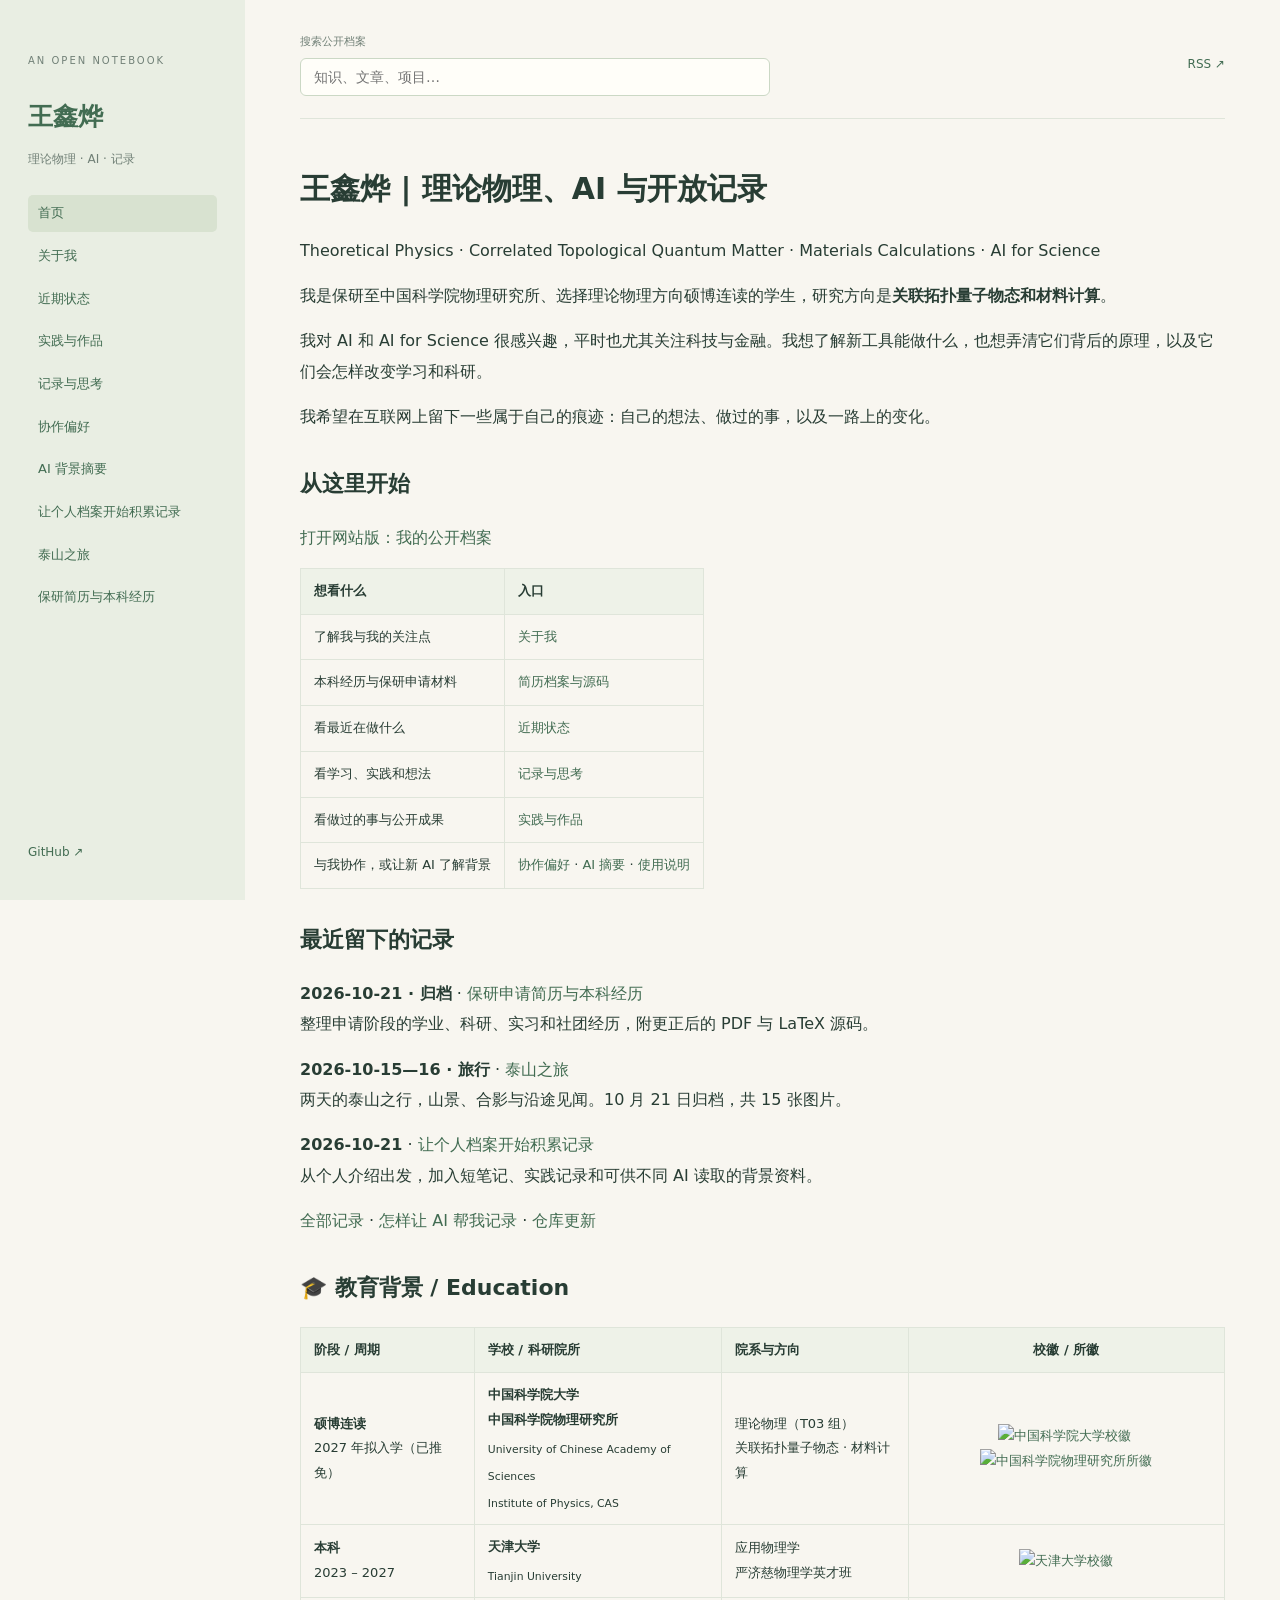
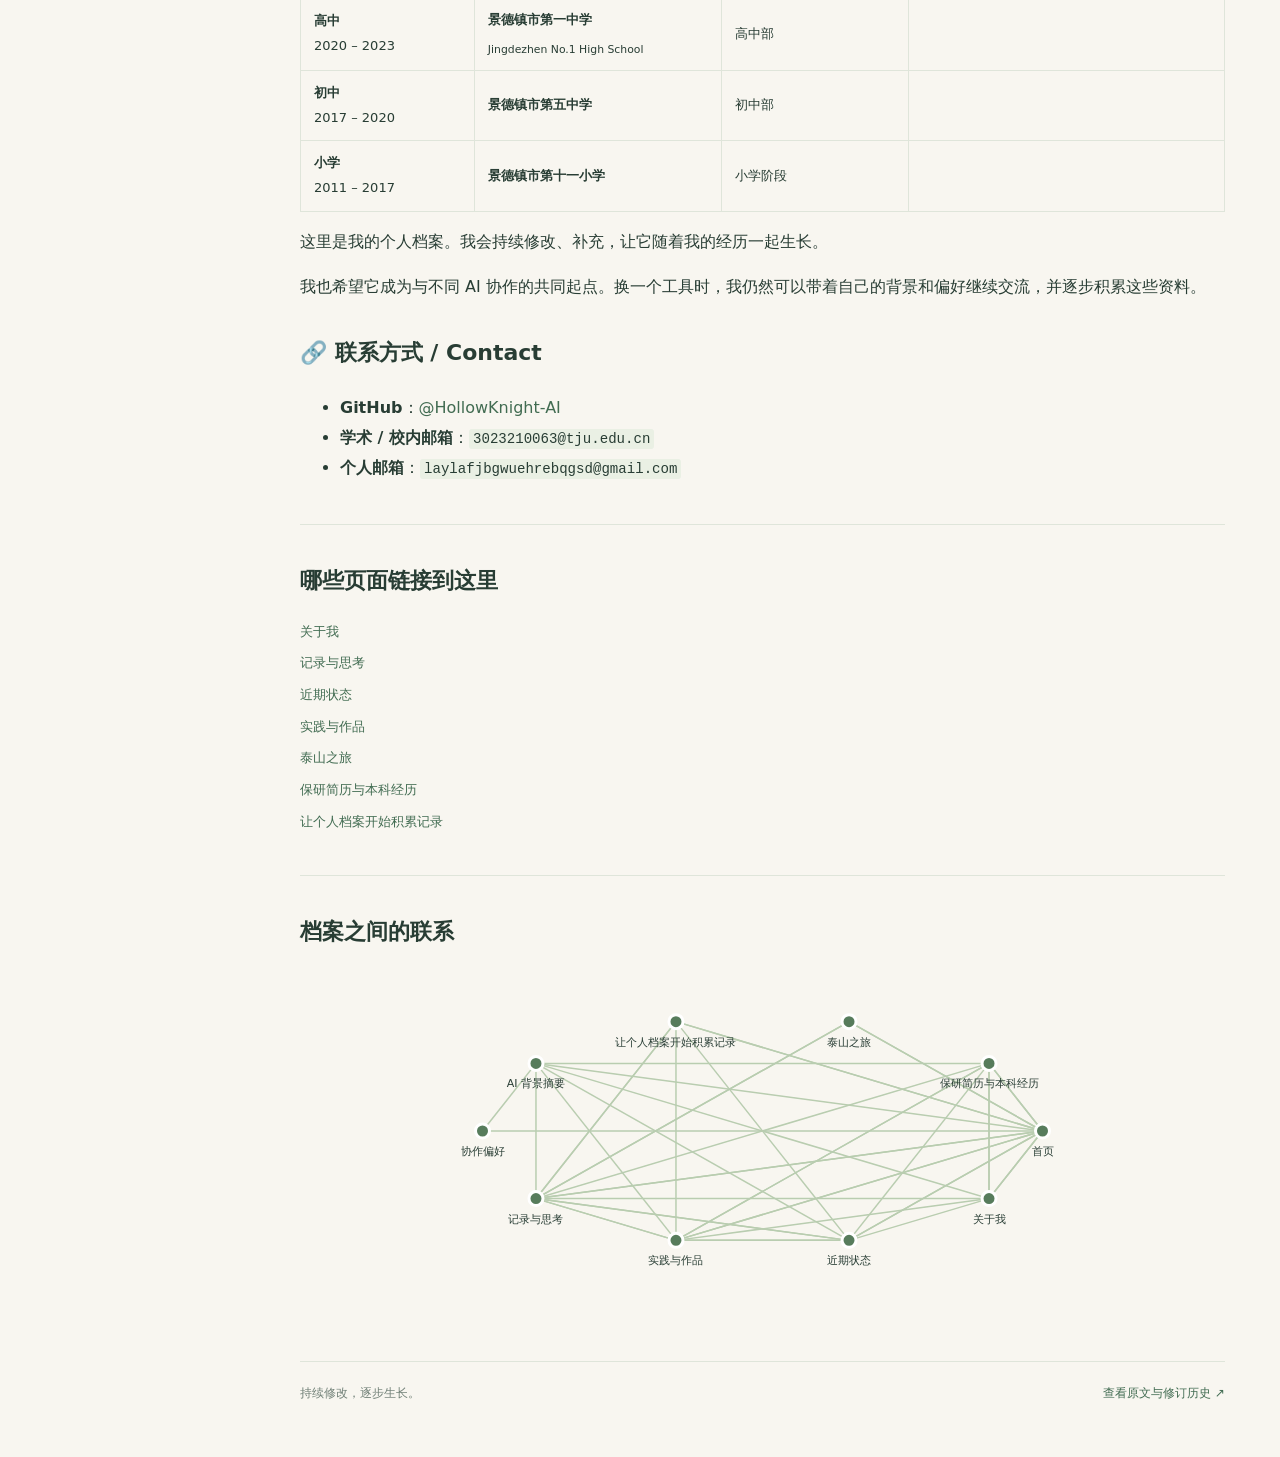
==== commit bc681c84: "Archive application CV and LaTeX sources with confirmed service count" ====
--- a/docs/index.html
+++ b/docs/index.html
@@ -1,4 +1,4 @@
-<!doctype html><html lang="zh-CN"><head><meta charset="utf-8"><meta name="viewport" content="width=device-width,initial-scale=1"><meta name="description" content="王鑫烨的公开个人档案、学习与思考"><title>首页 · 王鑫烨</title><link rel="stylesheet" href="style.css"><link rel="alternate" type="application/rss+xml" title="公开记录" href="feed.xml"><script defer src="site.js" data-prefix=""></script></head><body><aside><p class="eyebrow">AN OPEN NOTEBOOK</p><a class="brand" href="index.html">王鑫烨<span>理论物理 · AI · 记录</span></a><nav><a class="active" href="index.html">首页</a><a href="ABOUT.html">关于我</a><a href="NOW.html">近期状态</a><a href="PROJECTS.html">实践与作品</a><a href="JOURNAL.html">记录与思考</a><a href="WORK_WITH_ME.html">协作偏好</a><a href="AI_CONTEXT.html">AI 背景摘要</a><a href="notes/2026-10-21-public-profile.html">让个人档案开始积累记录</a><a href="notes/2026-10-15-taishan.html">泰山之旅</a></nav><a class="repo" href="https://github.com/HollowKnight-AI/HollowKnight-AI">GitHub ↗</a></aside><main><header><label>搜索公开档案<input id="search" type="search" placeholder="知识、文章、项目…"></label><a href="feed.xml">RSS ↗</a></header><div id="results" aria-live="polite"></div><article><h1 id="ai">王鑫烨 | 理论物理、AI 与开放记录</h1>
+<!doctype html><html lang="zh-CN"><head><meta charset="utf-8"><meta name="viewport" content="width=device-width,initial-scale=1"><meta name="description" content="王鑫烨的公开个人档案、学习与思考"><title>首页 · 王鑫烨</title><link rel="stylesheet" href="style.css?v=e12b3b646710"><link rel="alternate" type="application/rss+xml" title="公开记录" href="feed.xml"><script defer src="site.js?v=7ebead932a3c" data-prefix=""></script></head><body><aside><p class="eyebrow">AN OPEN NOTEBOOK</p><a class="brand" href="index.html">王鑫烨<span>理论物理 · AI · 记录</span></a><nav><a class="active" href="index.html">首页</a><a href="ABOUT.html">关于我</a><a href="NOW.html">近期状态</a><a href="PROJECTS.html">实践与作品</a><a href="JOURNAL.html">记录与思考</a><a href="WORK_WITH_ME.html">协作偏好</a><a href="AI_CONTEXT.html">AI 背景摘要</a><a href="notes/2026-10-21-public-profile.html">让个人档案开始积累记录</a><a href="notes/2026-10-15-taishan.html">泰山之旅</a><a href="notes/2026-10-21-baoyan-cv.html">保研简历与本科经历</a></nav><a class="repo" href="https://github.com/HollowKnight-AI/HollowKnight-AI">GitHub ↗</a></aside><main><header><label>搜索公开档案<input id="search" type="search" placeholder="知识、文章、项目…"></label><a href="feed.xml">RSS ↗</a></header><div id="results" aria-live="polite"></div><article><h1 id="ai">王鑫烨 | 理论物理、AI 与开放记录</h1>
 <p>Theoretical Physics · Correlated Topological Quantum Matter · Materials Calculations · AI for Science</p>
 <p>我是保研至中国科学院物理研究所、选择理论物理方向硕博连读的学生，研究方向是<strong>关联拓扑量子物态和材料计算</strong>。</p>
 <p>我对 AI 和 AI for Science 很感兴趣，平时也尤其关注科技与金融。我想了解新工具能做什么，也想弄清它们背后的原理，以及它们会怎样改变学习和科研。</p>
@@ -16,6 +16,10 @@
 <tr>
 <td>了解我与我的关注点</td>
 <td><a href="ABOUT.html">关于我</a></td>
+</tr>
+<tr>
+<td>本科经历与保研申请材料</td>
+<td><a href="notes/2026-10-21-baoyan-cv.html">简历档案与源码</a></td>
 </tr>
 <tr>
 <td>看最近在做什么</td>
@@ -36,6 +40,8 @@
 </tbody>
 </table>
 <h2 id="_2">最近留下的记录</h2>
+<p><strong>2026-10-21 · 归档</strong> · <a href="notes/2026-10-21-baoyan-cv.html">保研申请简历与本科经历</a><br />
+整理申请阶段的学业、科研、实习和社团经历，附更正后的 PDF 与 LaTeX 源码。</p>
 <p><strong>2026-10-15—16 · 旅行</strong> · <a href="notes/2026-10-15-taishan.html">泰山之旅</a><br />
 两天的泰山之行，山景、合影与沿途见闻。10 月 21 日归档，共 15 张图片。</p>
 <p><strong>2026-10-21</strong> · <a href="notes/2026-10-21-public-profile.html">让个人档案开始积累记录</a><br />
@@ -91,4 +97,4 @@
 <li><strong>GitHub</strong>：<a href="https://github.com/HollowKnight-AI">@HollowKnight-AI</a></li>
 <li><strong>学术 / 校内邮箱</strong>：<code>3023210063@tju.edu.cn</code></li>
 <li><strong>个人邮箱</strong>：<code>laylafjbgwuehrebqgsd@gmail.com</code></li>
-</ul></article><section class="backlinks"><h2>哪些页面链接到这里</h2><a href="ABOUT.html">关于我</a><a href="JOURNAL.html">记录与思考</a><a href="NOW.html">近期状态</a><a href="PROJECTS.html">实践与作品</a><a href="notes/2026-10-15-taishan.html">泰山之旅</a><a href="notes/2026-10-21-public-profile.html">让个人档案开始积累记录</a></section><section class="connections"><h2>档案之间的联系</h2><div id="graph"></div></section><footer>持续修改，逐步生长。<a href="https://github.com/HollowKnight-AI/HollowKnight-AI/blob/main/README.md">查看原文与修订历史 ↗</a></footer></main></body></html>+</ul></article><section class="backlinks"><h2>哪些页面链接到这里</h2><a href="ABOUT.html">关于我</a><a href="JOURNAL.html">记录与思考</a><a href="NOW.html">近期状态</a><a href="PROJECTS.html">实践与作品</a><a href="notes/2026-10-15-taishan.html">泰山之旅</a><a href="notes/2026-10-21-baoyan-cv.html">保研简历与本科经历</a><a href="notes/2026-10-21-public-profile.html">让个人档案开始积累记录</a></section><section class="connections"><h2>档案之间的联系</h2><div id="graph"></div></section><footer>持续修改，逐步生长。<a href="https://github.com/HollowKnight-AI/HollowKnight-AI/blob/main/README.md">查看原文与修订历史 ↗</a></footer></main></body></html>
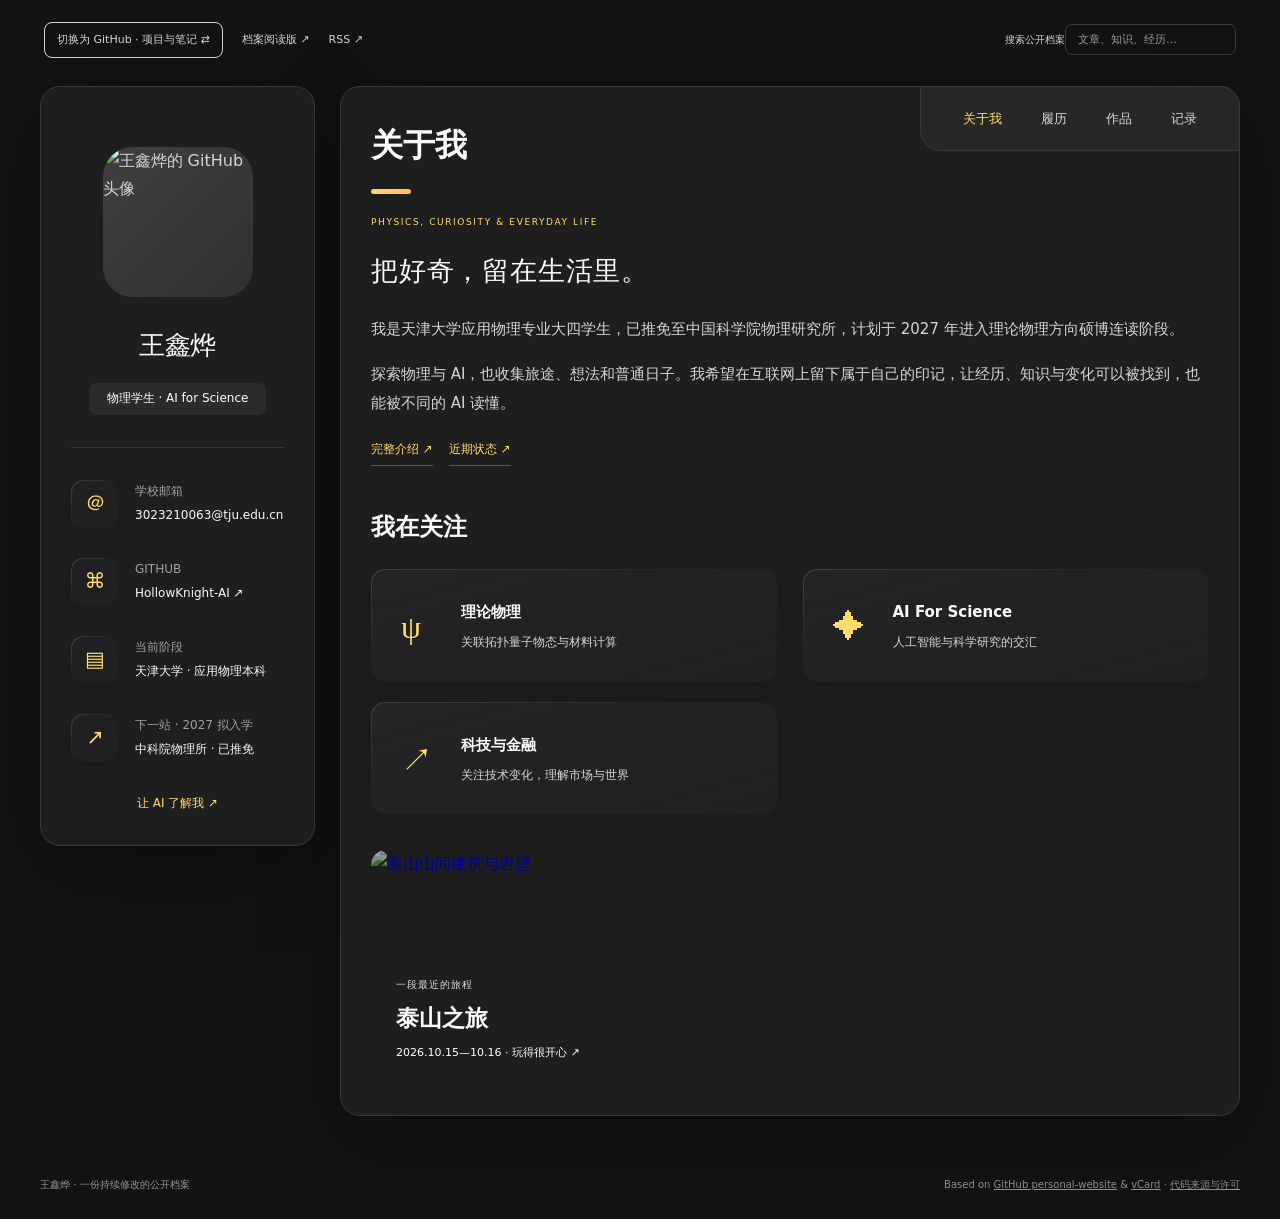
==== commit a81131cd: "Add distinct GitHub and vCard public homepages with shared content and upstream attribution" ====
--- a/docs/index.html
+++ b/docs/index.html
@@ -1,100 +1 @@
-<!doctype html><html lang="zh-CN"><head><meta charset="utf-8"><meta name="viewport" content="width=device-width,initial-scale=1"><meta name="description" content="王鑫烨的公开个人档案、学习与思考"><title>首页 · 王鑫烨</title><link rel="stylesheet" href="style.css?v=e12b3b646710"><link rel="alternate" type="application/rss+xml" title="公开记录" href="feed.xml"><script defer src="site.js?v=7ebead932a3c" data-prefix=""></script></head><body><aside><p class="eyebrow">AN OPEN NOTEBOOK</p><a class="brand" href="index.html">王鑫烨<span>理论物理 · AI · 记录</span></a><nav><a class="active" href="index.html">首页</a><a href="ABOUT.html">关于我</a><a href="NOW.html">近期状态</a><a href="PROJECTS.html">实践与作品</a><a href="JOURNAL.html">记录与思考</a><a href="WORK_WITH_ME.html">协作偏好</a><a href="AI_CONTEXT.html">AI 背景摘要</a><a href="notes/2026-10-21-public-profile.html">让个人档案开始积累记录</a><a href="notes/2026-10-15-taishan.html">泰山之旅</a><a href="notes/2026-10-21-baoyan-cv.html">保研简历与本科经历</a></nav><a class="repo" href="https://github.com/HollowKnight-AI/HollowKnight-AI">GitHub ↗</a></aside><main><header><label>搜索公开档案<input id="search" type="search" placeholder="知识、文章、项目…"></label><a href="feed.xml">RSS ↗</a></header><div id="results" aria-live="polite"></div><article><h1 id="ai">王鑫烨 | 理论物理、AI 与开放记录</h1>
-<p>Theoretical Physics · Correlated Topological Quantum Matter · Materials Calculations · AI for Science</p>
-<p>我是保研至中国科学院物理研究所、选择理论物理方向硕博连读的学生，研究方向是<strong>关联拓扑量子物态和材料计算</strong>。</p>
-<p>我对 AI 和 AI for Science 很感兴趣，平时也尤其关注科技与金融。我想了解新工具能做什么，也想弄清它们背后的原理，以及它们会怎样改变学习和科研。</p>
-<p>我希望在互联网上留下一些属于自己的痕迹：自己的想法、做过的事，以及一路上的变化。</p>
-<h2 id="_1">从这里开始</h2>
-<p><a href="https://hollowknight-ai.github.io/HollowKnight-AI/">打开网站版：我的公开档案</a></p>
-<table>
-<thead>
-<tr>
-<th>想看什么</th>
-<th>入口</th>
-</tr>
-</thead>
-<tbody>
-<tr>
-<td>了解我与我的关注点</td>
-<td><a href="ABOUT.html">关于我</a></td>
-</tr>
-<tr>
-<td>本科经历与保研申请材料</td>
-<td><a href="notes/2026-10-21-baoyan-cv.html">简历档案与源码</a></td>
-</tr>
-<tr>
-<td>看最近在做什么</td>
-<td><a href="NOW.html">近期状态</a></td>
-</tr>
-<tr>
-<td>看学习、实践和想法</td>
-<td><a href="JOURNAL.html">记录与思考</a></td>
-</tr>
-<tr>
-<td>看做过的事与公开成果</td>
-<td><a href="PROJECTS.html">实践与作品</a></td>
-</tr>
-<tr>
-<td>与我协作，或让新 AI 了解背景</td>
-<td><a href="WORK_WITH_ME.html">协作偏好</a> · <a href="AI_CONTEXT.html">AI 摘要</a> · <a href="https://github.com/HollowKnight-AI/HollowKnight-AI/blob/main/USE_WITH_AI.md">使用说明</a></td>
-</tr>
-</tbody>
-</table>
-<h2 id="_2">最近留下的记录</h2>
-<p><strong>2026-10-21 · 归档</strong> · <a href="notes/2026-10-21-baoyan-cv.html">保研申请简历与本科经历</a><br />
-整理申请阶段的学业、科研、实习和社团经历，附更正后的 PDF 与 LaTeX 源码。</p>
-<p><strong>2026-10-15—16 · 旅行</strong> · <a href="notes/2026-10-15-taishan.html">泰山之旅</a><br />
-两天的泰山之行，山景、合影与沿途见闻。10 月 21 日归档，共 15 张图片。</p>
-<p><strong>2026-10-21</strong> · <a href="notes/2026-10-21-public-profile.html">让个人档案开始积累记录</a><br />
-从个人介绍出发，加入短笔记、实践记录和可供不同 AI 读取的背景资料。</p>
-<p><a href="JOURNAL.html">全部记录</a> · <a href="https://github.com/HollowKnight-AI/HollowKnight-AI/blob/main/GUIDE.md">怎样让 AI 帮我记录</a> · <a href="https://github.com/HollowKnight-AI/HollowKnight-AI/blob/main/CHANGELOG.md">仓库更新</a></p>
-<h2 id="education">🎓 教育背景 / Education</h2>
-<table>
-<thead>
-<tr>
-<th style="text-align: left;">阶段 / 周期</th>
-<th style="text-align: left;">学校 / 科研院所</th>
-<th style="text-align: left;">院系与方向</th>
-<th style="text-align: center;">校徽 / 所徽</th>
-</tr>
-</thead>
-<tbody>
-<tr>
-<td style="text-align: left;"><strong>硕博连读</strong><br>2027 年拟入学（已推免）</td>
-<td style="text-align: left;"><strong>中国科学院大学</strong><br><strong>中国科学院物理研究所</strong><br><sub>University of Chinese Academy of Sciences<br>Institute of Physics, CAS</sub></td>
-<td style="text-align: left;">理论物理（T03 组）<br>关联拓扑量子物态 · 材料计算</td>
-<td style="text-align: center;"><a href="https://www.ucas.ac.cn/"><img src="https://github.com/user-attachments/assets/81002627-6696-4037-bfe6-515acbe2a8cf" width="64" height="64" alt="中国科学院大学校徽" title="中国科学院大学"/></a>&nbsp;<a href="https://www.iop.cas.cn/"><img src="https://github.com/user-attachments/assets/88f584a3-e2b5-46f2-858a-e89e8fc64f4a" width="64" height="64" alt="中国科学院物理研究所所徽" title="中国科学院物理研究所"/></a></td>
-</tr>
-<tr>
-<td style="text-align: left;"><strong>本科</strong><br>2023 – 2027</td>
-<td style="text-align: left;"><strong>天津大学</strong><br><sub>Tianjin University</sub></td>
-<td style="text-align: left;">应用物理学<br>严济慈物理学英才班</td>
-<td style="text-align: center;"><a href="https://www.tju.edu.cn/"><img src="https://github.com/user-attachments/assets/b6d3990e-35b9-4b1c-bbf8-85e0346ce1eb" width="64" height="64" alt="天津大学校徽" title="天津大学"/></a></td>
-</tr>
-<tr>
-<td style="text-align: left;"><strong>高中</strong><br>2020 – 2023</td>
-<td style="text-align: left;"><strong>景德镇市第一中学</strong><br><sub>Jingdezhen No.1 High School</sub></td>
-<td style="text-align: left;">高中部</td>
-<td style="text-align: center;"></td>
-</tr>
-<tr>
-<td style="text-align: left;"><strong>初中</strong><br>2017 – 2020</td>
-<td style="text-align: left;"><strong>景德镇市第五中学</strong></td>
-<td style="text-align: left;">初中部</td>
-<td style="text-align: center;"></td>
-</tr>
-<tr>
-<td style="text-align: left;"><strong>小学</strong><br>2011 – 2017</td>
-<td style="text-align: left;"><strong>景德镇市第十一小学</strong></td>
-<td style="text-align: left;">小学阶段</td>
-<td style="text-align: center;"></td>
-</tr>
-</tbody>
-</table>
-<p>这里是我的个人档案。我会持续修改、补充，让它随着我的经历一起生长。</p>
-<p>我也希望它成为与不同 AI 协作的共同起点。换一个工具时，我仍然可以带着自己的背景和偏好继续交流，并逐步积累这些资料。</p>
-<h2 id="contact">🔗 联系方式 / Contact</h2>
-<ul>
-<li><strong>GitHub</strong>：<a href="https://github.com/HollowKnight-AI">@HollowKnight-AI</a></li>
-<li><strong>学术 / 校内邮箱</strong>：<code>3023210063@tju.edu.cn</code></li>
-<li><strong>个人邮箱</strong>：<code>laylafjbgwuehrebqgsd@gmail.com</code></li>
-</ul></article><section class="backlinks"><h2>哪些页面链接到这里</h2><a href="ABOUT.html">关于我</a><a href="JOURNAL.html">记录与思考</a><a href="NOW.html">近期状态</a><a href="PROJECTS.html">实践与作品</a><a href="notes/2026-10-15-taishan.html">泰山之旅</a><a href="notes/2026-10-21-baoyan-cv.html">保研简历与本科经历</a><a href="notes/2026-10-21-public-profile.html">让个人档案开始积累记录</a></section><section class="connections"><h2>档案之间的联系</h2><div id="graph"></div></section><footer>持续修改，逐步生长。<a href="https://github.com/HollowKnight-AI/HollowKnight-AI/blob/main/README.md">查看原文与修订历史 ↗</a></footer></main></body></html>+<!doctype html><html lang="zh-CN" data-home-look="vcard"><head><meta charset="utf-8"><meta name="viewport" content="width=device-width,initial-scale=1"><meta name="description" content="王鑫烨的公开个人主页：理论物理、AI for Science、学习与生活记录"><title>王鑫烨 · 名片与作品</title><link rel="stylesheet" href="home-assets/home.css?v=cb66b298b58f"><link rel="stylesheet" href="home-assets/vcard.css?v=87e9c680c337"><link rel="stylesheet" href="home-assets/vcard-adapt.css?v=025e619fc5c2"><script defer src="home-assets/vcard.js?v=83d2e421d192"></script><script defer src="home-assets/home.js?v=869dcd16f298"></script><link rel="alternate" type="application/rss+xml" title="公开记录" href="feed.xml"></head><body><div class="home-tools"><a class="switch-look" data-look-link href="github.html?style=github">切换为 GitHub · 项目与笔记 ⇄</a><a href="notebook.html">档案阅读版 ↗</a><a href="feed.xml">RSS ↗</a><label class="home-search-label">搜索公开档案<input id="home-search" type="search" placeholder="文章、知识、经历…" autocomplete="off"></label></div><div id="home-results" aria-live="polite"></div><main><aside class="sidebar" data-sidebar><div class="sidebar-info"><figure class="avatar-box"><img src="https://avatars.githubusercontent.com/u/229240574?v=4" alt="王鑫烨的 GitHub 头像" width="150" height="150"></figure><div class="info-content"><h1 class="name">王鑫烨</h1><p class="title">物理学生 · AI for Science</p></div><button class="info_more-btn" type="button" data-sidebar-btn aria-label="联系与背景" aria-expanded="false"><span>联系与背景</span><span aria-hidden="true">⌄</span></button></div><div class="sidebar-info_more"><div class="separator"></div><ul class="contacts-list"><li class="contact-item"><span class="icon-box" aria-hidden="true">＠</span><div class="contact-info"><p class="contact-title">学校邮箱</p><a class="contact-link" href="mailto:3023210063@tju.edu.cn">3023210063@tju.edu.cn</a></div></li><li class="contact-item"><span class="icon-box" aria-hidden="true">⌘</span><div class="contact-info"><p class="contact-title">GitHub</p><a class="contact-link" href="https://github.com/HollowKnight-AI">HollowKnight-AI ↗</a></div></li><li class="contact-item"><span class="icon-box" aria-hidden="true">▤</span><div class="contact-info"><p class="contact-title">当前阶段</p><p class="contact-link">天津大学 · 应用物理本科</p></div></li><li class="contact-item"><span class="icon-box" aria-hidden="true">↗</span><div class="contact-info"><p class="contact-title">下一站 · 2027 拟入学</p><p class="contact-link">中科院物理所 · 已推免</p></div></li></ul><div class="separator"></div><a class="sidebar-ai" href="AI_CONTEXT.html">让 AI 了解我 ↗</a></div></aside><div class="main-content"><nav class="navbar" aria-label="名片分栏"><ul class="navbar-list"><li class="navbar-item"><button type="button" class="navbar-link active" data-nav-link data-section="about" aria-pressed="true">关于我</button></li><li class="navbar-item"><button type="button" class="navbar-link" data-nav-link data-section="resume" aria-pressed="false">履历</button></li><li class="navbar-item"><button type="button" class="navbar-link" data-nav-link data-section="portfolio" aria-pressed="false">作品</button></li><li class="navbar-item"><button type="button" class="navbar-link" data-nav-link data-section="blog" aria-pressed="false">记录</button></li></ul></nav><article class="about active" data-page="关于我" data-section="about"><header><h2 class="h2 article-title">关于我</h2></header><section class="about-text"><p class="intro-eyebrow">PHYSICS, CURIOSITY & EVERYDAY LIFE</p><h3 class="personal-heading">把好奇，留在生活里。</h3><p>我是天津大学应用物理专业大四学生，已推免至中国科学院物理研究所，计划于 2027 年进入理论物理方向硕博连读阶段。</p><p>探索物理与 AI，也收集旅途、想法和普通日子。我希望在互联网上留下属于自己的印记，让经历、知识与变化可以被找到，也能被不同的 AI 读懂。</p><div class="home-cta"><a href="ABOUT.html">完整介绍 ↗</a><a href="NOW.html">近期状态 ↗</a></div></section><section class="service"><h3 class="h3 service-title">我在关注</h3><ul class="service-list"><li class="service-item"><div class="service-icon-box" aria-hidden="true">ψ</div><div class="service-content-box"><h4 class="h4 service-item-title">理论物理</h4><p class="service-item-text">关联拓扑量子物态与材料计算</p></div></li><li class="service-item"><div class="service-icon-box" aria-hidden="true">✦</div><div class="service-content-box"><h4 class="h4 service-item-title">AI for Science</h4><p class="service-item-text">人工智能与科学研究的交汇</p></div></li><li class="service-item"><div class="service-icon-box" aria-hidden="true">↗</div><div class="service-content-box"><h4 class="h4 service-item-title">科技与金融</h4><p class="service-item-text">关注技术变化，理解市场与世界</p></div></li></ul></section><section class="featured-journey"><a href="notes/2026-10-15-taishan.html"><img src="https://raw.githubusercontent.com/HollowKnight-AI/HollowKnight-AI/main/media/taishan-2026-10/05-6903a23a63a1.jpg" alt="泰山山间建筑与岩壁" loading="lazy"><div><span>一段最近的旅程</span><h3 class="h3">泰山之旅</h3><p>2026.10.15—10.16 · 玩得很开心 ↗</p></div></a></section></article><article class="resume" data-page="履历" data-section="resume"><header><h2 class="h2 article-title">履历</h2></header><section class="timeline"><div class="title-wrapper"><span class="icon-box" aria-hidden="true">▤</span><h3 class="h3">教育背景</h3></div><ol class="timeline-list"><li class="timeline-item"><h4 class="h4 timeline-item-title">中国科学院物理研究所 / 中国科学院大学</h4><span>2027 年拟入学 · 已推免</span><p class="timeline-text">理论物理方向硕博连读；关联拓扑量子物态与材料计算。尚未入学。</p></li><li class="timeline-item"><h4 class="h4 timeline-item-title">天津大学 · 应用物理学</h4><span>2023—2027 · 本科在读</span><p class="timeline-text">严济慈物理学英才班。申请阶段 GPA 3.8 / 4.0，专业排名 4 / 75。</p></li><li class="timeline-item"><h4 class="h4 timeline-item-title">景德镇市第一中学</h4><span>2020—2023</span><p class="timeline-text">高中阶段。</p></li></ol></section><section class="timeline"><div class="title-wrapper"><span class="icon-box" aria-hidden="true">▤</span><h3 class="h3">科研与实践</h3></div><ol class="timeline-list"><li class="timeline-item"><h4 class="h4 timeline-item-title">凝聚态理论科研</h4><span>自 2024 年 9 月 · 据申请阶段记录</span><p class="timeline-text">QBCP 体系、QED 有效场论、单圈计算与重整化群分析。已整理推导笔记；论文当前状态待更新。</p></li><li class="timeline-item"><h4 class="h4 timeline-item-title">中国科学院物理研究所 · 科研实习</h4><span>2025 年 7—9 月</span><p class="timeline-text">镍基超导薄膜生长与调控；PLD 生长、XRD 物相鉴定，以及相关实验的观摩学习。</p></li><li class="timeline-item"><h4 class="h4 timeline-item-title">北洋数学研究社 · 组织与教学</h4><span>据保研申请简历</span><p class="timeline-text">参与社团组织与讲师团工作，主讲微积分技巧与线性代数进阶，累计服务学生 1200 人次。</p></li></ol></section><section class="skill"><h3 class="h3 skills-title">接触与使用的工具</h3><ul class="tool-chips"><li>Python</li><li>MATLAB</li><li>C++</li><li>LaTeX</li><li>Mathematica</li><li>Origin</li><li>Zotero</li></ul><p class="honest-note">据申请阶段简历整理；不以百分比推测熟练程度。</p><div class="home-cta"><a href="notes/2026-10-21-baoyan-cv.html">查看简历、PDF 与 LaTeX 源码 ↗</a><a href="PROJECTS.html">完整科研与实践记录 ↗</a></div></section></article><article class="portfolio" data-page="作品" data-section="portfolio"><header><h2 class="h2 article-title">作品与公开资料</h2></header><section class="projects"><ul class="filter-list"><li class="filter-item"><button type="button" data-filter-btn class="active">全部</button></li><li class="filter-item"><button type="button" data-filter-btn class="">数字档案</button></li><li class="filter-item"><button type="button" data-filter-btn class="">学业与履历</button></li><li class="filter-item"><button type="button" data-filter-btn class="">旅行</button></li></ul><div class="filter-select-box"><button class="filter-select" type="button" data-select aria-expanded="false"><span class="select-value" data-selecct-value>全部</span><span>⌄</span></button><ul class="select-list"><li class="select-item"><button type="button" data-select-item>全部</button></li><li class="select-item"><button type="button" data-select-item>数字档案</button></li><li class="select-item"><button type="button" data-select-item>学业与履历</button></li><li class="select-item"><button type="button" data-select-item>旅行</button></li></ul></div><ul class="project-list"><li class="project-item active" data-filter-item data-category="数字档案"><a href="https://github.com/HollowKnight-AI/HollowKnight-AI"><figure class="project-img letter-art archive" aria-hidden="true"><b>{ me }</b><span>HOLLOWKNIGHT-AI / OPEN NOTEBOOK</span></figure><h3 class="project-title">HollowKnight-AI · 公开个人档案</h3><p class="project-category">数字档案</p></a></li><li class="project-item active" data-filter-item data-category="学业与履历"><a href="notes/2026-10-21-baoyan-cv.html"><figure class="project-img letter-art cv" aria-hidden="true"><b>CV</b><span>HOLLOWKNIGHT-AI / OPEN NOTEBOOK</span></figure><h3 class="project-title">保研申请简历与 LaTeX 源码</h3><p class="project-category">学业与履历</p></a></li><li class="project-item active" data-filter-item data-category="旅行"><a href="notes/2026-10-15-taishan.html"><figure class="project-img"><img src="https://raw.githubusercontent.com/HollowKnight-AI/HollowKnight-AI/main/media/taishan-2026-10/05-6903a23a63a1.jpg" alt="泰山之旅 · 图文档案" loading="lazy"></figure><h3 class="project-title">泰山之旅 · 图文档案</h3><p class="project-category">旅行</p></a></li></ul><p class="honest-note">已公开的实际材料；论文和计算代码尚未提供，不列为已发表成果。</p></section></article><article class="blog" data-page="记录" data-section="blog"><header><h2 class="h2 article-title">记录与思考</h2></header><section class="blog-posts"><ul class="blog-posts-list"><li class="blog-post-item"><a href="notes/2026-10-21-baoyan-cv.html"><figure class="blog-banner-box letter-art cv" aria-hidden="true"><b>CV</b><span>HOLLOWKNIGHT-AI / OPEN NOTEBOOK</span></figure><div class="blog-content"><div class="blog-meta"><p class="blog-category">学业与履历</p><span class="dot"></span><time>2026-10-21 · 归档</time></div><h3 class="h3 blog-item-title">保研申请简历与本科经历</h3><p class="blog-text">从申请阶段的材料回看学业、科研、实习和社团。附 PDF 与源代码。</p></div></a></li><li class="blog-post-item"><a href="notes/2026-10-15-taishan.html"><figure class="blog-banner-box"><img src="https://raw.githubusercontent.com/HollowKnight-AI/HollowKnight-AI/main/media/taishan-2026-10/04-1c58ce8ee9b5.jpg" alt="泰山之旅" loading="lazy"></figure><div class="blog-content"><div class="blog-meta"><p class="blog-category">旅行</p><span class="dot"></span><time>2026-10-15—16 · 旅行</time></div><h3 class="h3 blog-item-title">泰山之旅</h3><p class="blog-text">豪情在天，这😎装逼效果不错😁。两天的泰山之行，玩得很开心。</p></div></a></li><li class="blog-post-item"><a href="notes/2026-10-21-public-profile.html"><figure class="blog-banner-box letter-art archive" aria-hidden="true"><b>{ me }</b><span>HOLLOWKNIGHT-AI / OPEN NOTEBOOK</span></figure><div class="blog-content"><div class="blog-meta"><p class="blog-category">数字档案</p><span class="dot"></span><time>2026-10-21</time></div><h3 class="h3 blog-item-title">让个人档案开始积累记录</h3><p class="blog-text">把背景、实践和思考维护在可以持续修改、供不同 AI 读取的地方。</p></div></a></li></ul></section><div class="home-cta"><a href="JOURNAL.html">完整记录索引 ↗</a><a href="feed.xml">订阅 RSS ↗</a></div></article></div></main><footer class="home-footer"><span>王鑫烨 · 一份持续修改的公开档案</span><span>Based on <a href="https://github.com/github/personal-website">GitHub personal-website</a> & <a href="https://github.com/codewithsadee/vcard-personal-portfolio">vCard</a> · <a href="design.html">代码来源与许可</a></span></footer></body></html>
--- a/docs/home-assets/home.css
+++ b/docs/home-assets/home.css
@@ -0,0 +1,2 @@
+/* Shared utilities only. Each homepage has a different document structure. */
+html{scroll-behavior:smooth}*{box-sizing:border-box}.home-tools{max-width:1200px;margin:22px auto 0;display:flex;align-items:center;gap:19px;padding:0 4px;flex-wrap:wrap;font:11px/1.6 system-ui,"Microsoft YaHei",sans-serif}.home-tools a{display:inline-block;color:inherit;text-decoration:none}.home-tools .switch-look{border:1px solid currentColor;border-radius:8px;padding:8px 12px}.home-search-label{display:flex;align-items:center;gap:10px;margin-left:auto;font-size:10px}.home-search-label input{font:11px system-ui,"Microsoft YaHei",sans-serif;max-width:210px;border:1px solid #7776;border-radius:7px;padding:8px 12px;background:transparent;color:inherit;display:inline-block;width:auto}.home-tools a:hover{opacity:.8}.home-tools a:focus-visible,.home-tools input:focus-visible,button:focus-visible,a:focus-visible{outline:2px solid #b5914e;outline-offset:4px}#home-results{max-width:1200px;margin:10px auto 0;font:12px/1.7 system-ui,"Microsoft YaHei",sans-serif}#home-results:empty{display:none}#home-results a{display:block;color:inherit;text-decoration:none;border-bottom:1px solid #7775;padding:10px}#home-results small{display:block;opacity:.65;margin-top:3px}.home-footer{max-width:1200px;margin:20px auto 25px;display:flex;justify-content:space-between;flex-wrap:wrap;gap:10px;font:10px/1.8 system-ui,"Microsoft YaHei",sans-serif;color:#8d9398}.home-footer a{color:inherit;text-decoration:underline;display:inline}.home-tools label,.home-footer span{display:inline}.letter-art{display:flex;flex-direction:column;gap:10px;align-items:center;justify-content:center;min-height:150px;background:linear-gradient(130deg,#323438,#1f2022);color:#e7c57f}.letter-art b{font:italic 43px Georgia,serif;letter-spacing:4px}.letter-art span{font:8px system-ui,sans-serif;letter-spacing:2px;opacity:.5}.letter-art.archive{background:repeating-linear-gradient(0deg,transparent,transparent 23px,#7772 24px),linear-gradient(130deg,#293335,#202427)}@media(max-width:1250px){.home-tools,#home-results,.home-footer{margin-left:22px;margin-right:22px}}@media(max-width:650px){.home-tools{font-size:10px;gap:12px}.home-tools .switch-look{padding:7px 9px}.home-search-label{width:100%;margin:0;justify-content:space-between}.home-search-label input{max-width:100%;flex:1;min-width:0;font-size:16px}.home-footer{padding-bottom:75px}.home-tools,#home-results,.home-footer{margin-left:15px;margin-right:15px}}@media(prefers-reduced-motion:reduce){html{scroll-behavior:auto}*{animation:none!important;transition:none!important}}
--- a/docs/home-assets/vcard.css
+++ b/docs/home-assets/vcard.css
@@ -0,0 +1,1882 @@
+/*-----------------------------------*\
+  #style.css
+\*-----------------------------------*/
+
+
+/**
+ * copyright 2022 @codewithsadee
+ */
+
+
+
+
+
+/*-----------------------------------*\
+  #CUSTOM PROPERTY
+\*-----------------------------------*/
+
+:root {
+
+  /**
+   * colors
+   */
+
+  /* gradient */
+
+  --bg-gradient-onyx: linear-gradient(
+    to bottom right, 
+    hsl(240, 1%, 25%) 3%, 
+    hsl(0, 0%, 19%) 97%
+  );
+  --bg-gradient-jet: linear-gradient(
+    to bottom right, 
+    hsla(240, 1%, 18%, 0.251) 0%, 
+    hsla(240, 2%, 11%, 0) 100%
+  ), hsl(240, 2%, 13%);
+  --bg-gradient-yellow-1: linear-gradient(
+    to bottom right, 
+    hsl(45, 100%, 71%) 0%, 
+    hsla(36, 100%, 69%, 0) 50%
+  );
+  --bg-gradient-yellow-2: linear-gradient(
+    135deg, 
+    hsla(45, 100%, 71%, 0.251) 0%, 
+    hsla(35, 100%, 68%, 0) 59.86%
+  ), hsl(240, 2%, 13%);
+  --border-gradient-onyx: linear-gradient(
+    to bottom right, 
+    hsl(0, 0%, 25%) 0%, 
+    hsla(0, 0%, 25%, 0) 50%
+  );
+  --text-gradient-yellow: linear-gradient(
+    to right, 
+    hsl(45, 100%, 72%), 
+    hsl(35, 100%, 68%)
+  );
+
+  /* solid */
+
+  --jet: hsl(0, 0%, 22%);
+  --onyx: hsl(240, 1%, 17%);
+  --eerie-black-1: hsl(240, 2%, 13%);
+  --eerie-black-2: hsl(240, 2%, 12%);
+  --smoky-black: hsl(0, 0%, 7%);
+  --white-1: hsl(0, 0%, 100%);
+  --white-2: hsl(0, 0%, 98%);
+  --orange-yellow-crayola: hsl(45, 100%, 72%);
+  --vegas-gold: hsl(45, 54%, 58%);
+  --light-gray: hsl(0, 0%, 84%);
+  --light-gray-70: hsla(0, 0%, 84%, 0.7);
+  --bittersweet-shimmer: hsl(0, 43%, 51%);
+
+  /**
+   * typography
+   */
+
+  /* font-family */
+  --ff-poppins: 'Poppins', sans-serif;
+
+  /* font-size */
+  --fs-1: 24px;
+  --fs-2: 18px;
+  --fs-3: 17px;
+  --fs-4: 16px;
+  --fs-5: 15px;
+  --fs-6: 14px;
+  --fs-7: 13px;
+  --fs-8: 11px;
+
+  /* font-weight */
+  --fw-300: 300;
+  --fw-400: 400;
+  --fw-500: 500;
+  --fw-600: 600;
+
+  /**
+   * shadow
+   */
+  
+  --shadow-1: -4px 8px 24px hsla(0, 0%, 0%, 0.25);
+  --shadow-2: 0 16px 30px hsla(0, 0%, 0%, 0.25);
+  --shadow-3: 0 16px 40px hsla(0, 0%, 0%, 0.25);
+  --shadow-4: 0 25px 50px hsla(0, 0%, 0%, 0.15);
+  --shadow-5: 0 24px 80px hsla(0, 0%, 0%, 0.25);
+
+  /**
+   * transition
+   */
+
+  --transition-1: 0.25s ease;
+  --transition-2: 0.5s ease-in-out;
+
+}
+
+
+
+
+
+/*-----------------------------------*\
+  #RESET
+\*-----------------------------------*/
+
+*, *::before, *::after {
+  margin: 0;
+  padding: 0;
+  box-sizing: border-box;
+}
+
+a { text-decoration: none; }
+
+li { list-style: none; }
+
+img, ion-icon, a, button, time, span { display: block; }
+
+button {
+  font: inherit;
+  background: none;
+  border: none;
+  text-align: left;
+  cursor: pointer;
+}
+
+input, textarea {
+  display: block;
+  width: 100%;
+  background: none;
+  font: inherit;
+}
+
+::selection {
+  background: var(--orange-yellow-crayola);
+  color: var(--smoky-black);
+}
+
+:focus { outline-color: var(--orange-yellow-crayola); }
+
+html { font-family: var(--ff-poppins); }
+
+body { background: var(--smoky-black); }
+
+
+
+
+
+/*-----------------------------------*\
+  #REUSED STYLE
+\*-----------------------------------*/
+
+.sidebar,
+article {
+  background: var(--eerie-black-2);
+  border: 1px solid var(--jet);
+  border-radius: 20px;
+  padding: 15px;
+  box-shadow: var(--shadow-1);
+  z-index: 1;
+}
+
+.separator {
+  width: 100%;
+  height: 1px;
+  background: var(--jet);
+  margin: 16px 0;
+}
+
+.icon-box {
+  position: relative;
+  background: var(--border-gradient-onyx);
+  width: 30px;
+  height: 30px;
+  border-radius: 8px;
+  display: flex;
+  justify-content: center;
+  align-items: center;
+  font-size: 16px;
+  color: var(--orange-yellow-crayola);
+  box-shadow: var(--shadow-1);
+  z-index: 1;
+}
+
+.icon-box::before {
+  content: "";
+  position: absolute;
+  inset: 1px;
+  background: var(--eerie-black-1);
+  border-radius: inherit;
+  z-index: -1;
+}
+
+.icon-box ion-icon { --ionicon-stroke-width: 35px; }
+
+article { display: none; }
+
+article.active {
+  display: block;
+  animation: fade 0.5s ease backwards;
+}
+
+@keyframes fade {
+  0% { opacity: 0; }
+  100% { opacity: 1; }
+}
+
+.h2,
+.h3,
+.h4,
+.h5 {
+  color: var(--white-2);
+  text-transform: capitalize;
+}
+
+.h2 { font-size: var(--fs-1); }
+
+.h3 { font-size: var(--fs-2); }
+
+.h4 { font-size: var(--fs-4); }
+
+.h5 {
+  font-size: var(--fs-7);
+  font-weight: var(--fw-500);
+}
+
+.article-title {
+  position: relative;
+  padding-bottom: 7px;
+}
+
+.article-title::after {
+  content: "";
+  position: absolute;
+  bottom: 0;
+  left: 0;
+  width: 30px;
+  height: 3px;
+  background: var(--text-gradient-yellow);
+  border-radius: 3px;
+}
+
+.has-scrollbar::-webkit-scrollbar {
+  width: 5px; /* for vertical scrollbar */
+  height: 5px; /* for horizontal scrollbar */
+}
+
+.has-scrollbar::-webkit-scrollbar-track {
+  background: var(--onyx);
+  border-radius: 5px;
+}
+
+.has-scrollbar::-webkit-scrollbar-thumb {
+  background: var(--orange-yellow-crayola);
+  border-radius: 5px;
+}
+
+.has-scrollbar::-webkit-scrollbar-button { width: 20px; }
+
+.content-card {
+  position: relative;
+  background: var(--border-gradient-onyx);
+  padding: 15px;
+  padding-top: 45px;
+  border-radius: 14px;
+  box-shadow: var(--shadow-2);
+  cursor: pointer;
+  z-index: 1;
+}
+
+.content-card::before {
+  content: "";
+  position: absolute;
+  inset: 1px;
+  background: var(--bg-gradient-jet);
+  border-radius: inherit;
+  z-index: -1;
+}
+
+
+
+
+
+/*-----------------------------------*\
+  #MAIN
+\*-----------------------------------*/
+
+main {
+  margin: 15px 12px;
+  margin-bottom: 75px;
+  min-width: 259px;
+}
+
+
+
+
+
+/*-----------------------------------*\
+  #SIDEBAR
+\*-----------------------------------*/
+
+.sidebar {
+  margin-bottom: 15px;
+  max-height: 112px;
+  overflow: hidden;
+  transition: var(--transition-2);
+}
+
+.sidebar.active { max-height: 405px; }
+
+.sidebar-info {
+  position: relative;
+  display: flex;
+  justify-content: flex-start;
+  align-items: center;
+  gap: 15px;
+}
+
+.avatar-box {
+  background: var(--bg-gradient-onyx);
+  border-radius: 20px;
+}
+
+.info-content .name {
+  color: var(--white-2);
+  font-size: var(--fs-3);
+  font-weight: var(--fw-500);
+  letter-spacing: -0.25px;
+  margin-bottom: 10px;
+}
+
+.info-content .title {
+  color: var(--white-1);
+  background: var(--onyx);
+  font-size: var(--fs-8);
+  font-weight: var(--fw-300);
+  width: max-content;
+  padding: 3px 12px;
+  border-radius: 8px;
+}
+
+.info_more-btn {
+  position: absolute;
+  top: -15px;
+  right: -15px;
+  border-radius: 0 15px;
+  font-size: 13px;
+  color: var(--orange-yellow-crayola);
+  background: var(--border-gradient-onyx);
+  padding: 10px;
+  box-shadow: var(--shadow-2);
+  transition: var(--transition-1);
+  z-index: 1;
+}
+
+.info_more-btn::before {
+  content: "";
+  position: absolute;
+  inset: 1px;
+  border-radius: inherit;
+  background: var(--bg-gradient-jet);
+  transition: var(--transition-1);
+  z-index: -1;
+}
+
+.info_more-btn:hover,
+.info_more-btn:focus { background: var(--bg-gradient-yellow-1); }
+
+.info_more-btn:hover::before,
+.info_more-btn:focus::before { background: var(--bg-gradient-yellow-2); }
+
+.info_more-btn span { display: none; }
+
+.sidebar-info_more {
+  opacity: 0;
+  visibility: hidden;
+  transition: var(--transition-2);
+}
+
+.sidebar.active .sidebar-info_more {
+  opacity: 1;
+  visibility: visible;
+}
+
+.contacts-list {
+  display: grid;
+  grid-template-columns: 1fr;
+  gap: 16px;
+}
+
+.contact-item {
+  min-width: 100%;
+  display: flex;
+  align-items: center;
+  gap: 16px;
+}
+
+.contact-info {
+  max-width: calc(100% - 46px);
+  width: calc(100% - 46px);
+}
+
+.contact-title {
+  color: var(--light-gray-70);
+  font-size: var(--fs-8);
+  text-transform: uppercase;
+  margin-bottom: 2px;
+}
+
+.contact-info :is(.contact-link, time, address) {
+  color: var(--white-2);
+  font-size: var(--fs-7);
+}
+
+.contact-info address { font-style: normal; }
+
+.social-list {
+  display: flex;
+  justify-content: flex-start;
+  align-items: center;
+  gap: 15px;
+  padding-bottom: 4px;
+  padding-left: 7px;
+}
+
+.social-item .social-link {
+  color: var(--light-gray-70);
+  font-size: 18px;
+}
+
+
+.social-item .social-link:hover { color: var(--light-gray); }
+
+
+
+
+
+/*-----------------------------------*\
+  #NAVBAR
+\*-----------------------------------*/
+
+.navbar {
+  position: fixed;
+  bottom: 0;
+  left: 0;
+  width: 100%;
+  background: hsla(240, 1%, 17%, 0.75);
+  backdrop-filter: blur(10px);
+  border: 1px solid var(--jet);
+  border-radius: 12px 12px 0 0;
+  box-shadow: var(--shadow-2);
+  z-index: 5;
+}
+
+.navbar-list {
+  display: flex;
+  flex-wrap: wrap;
+  justify-content: center;
+  align-items: center;
+  padding: 0 10px;
+}
+
+.navbar-link {
+  color: var(--light-gray);
+  font-size: var(--fs-8);
+  padding: 20px 7px;
+  transition: color var(--transition-1);
+}
+
+.navbar-link:hover,
+.navbar-link:focus { color: var(--light-gray-70); }
+
+.navbar-link.active { color: var(--orange-yellow-crayola); }
+
+
+
+
+
+/*-----------------------------------*\
+  #ABOUT
+\*-----------------------------------*/
+
+.about .article-title { margin-bottom: 15px; }
+
+.about-text {
+  color: var(--light-gray);
+  font-size: var(--fs-6);
+  font-weight: var(--fw-300);
+  line-height: 1.6;
+}
+
+.about-text p { margin-bottom: 15px; }
+
+
+
+/**
+ * #service 
+ */
+
+.service { margin-bottom: 35px; }
+
+.service-title { margin-bottom: 20px; }
+
+.service-list {
+  display: grid;
+  grid-template-columns: 1fr;
+  gap: 20px;
+}
+
+.service-item {
+  position: relative;
+  background: var(--border-gradient-onyx);
+  padding: 20px;
+  border-radius: 14px;
+  box-shadow: var(--shadow-2);
+  z-index: 1;
+}
+
+.service-item::before {
+  content: "";
+  position: absolute;
+  inset: 1px;
+  background: var(--bg-gradient-jet);
+  border-radius: inherit;
+  z-index: -1;
+}
+
+.service-icon-box { margin-bottom: 10px; }
+
+.service-icon-box img { margin: auto; }
+
+.service-content-box { text-align: center; }
+
+.service-item-title { margin-bottom: 7px; }
+
+.service-item-text {
+  color: var(--light-gray);
+  font-size: var(--fs-6);
+  font-weight: var(--fw-3);
+  line-height: 1.6;
+}
+
+
+/**
+ * #testimonials 
+ */
+
+.testimonials { margin-bottom: 30px; }
+
+.testimonials-title { margin-bottom: 20px; }
+
+.testimonials-list {
+  display: flex;
+  justify-content: flex-start;
+  align-items: flex-start;
+  gap: 15px;
+  margin: 0 -15px;
+  padding: 25px 15px;
+  padding-bottom: 35px;
+  overflow-x: auto;
+  scroll-behavior: smooth;
+  overscroll-behavior-inline: contain;
+  scroll-snap-type: inline mandatory;
+}
+
+.testimonials-item {
+  min-width: 100%;
+  scroll-snap-align: center;
+}
+
+.testimonials-avatar-box {
+  position: absolute;
+  top: 0;
+  left: 0;
+  transform: translate(15px, -25px);
+  background: var(--bg-gradient-onyx);
+  border-radius: 14px;
+  box-shadow: var(--shadow-1);
+}
+
+.testimonials-item-title { margin-bottom: 7px; }
+
+.testimonials-text {
+  color: var(--light-gray);
+  font-size: var(--fs-6);
+  font-weight: var(--fw-300);
+  line-height: 1.6;
+  display: -webkit-box;
+  line-clamp: 4;
+  -webkit-line-clamp: 4;
+  -webkit-box-orient: vertical;
+  overflow: hidden;
+}
+
+
+/**
+ * #testimonials-modal
+ */
+
+.modal-container {
+  position: fixed;
+  top: 0;
+  left: 0;
+  width: 100%;
+  height: 100%;
+  display: flex;
+  justify-content: center;
+  align-items: center;
+  overflow-y: auto;
+  overscroll-behavior: contain;
+  z-index: 20;
+  pointer-events: none;
+  visibility: hidden;
+}
+
+.modal-container::-webkit-scrollbar { display: none; }
+
+.modal-container.active {
+  pointer-events: all;
+  visibility: visible;
+}
+
+.overlay {
+  position: fixed;
+  top: 0;
+  left: 0;
+  width: 100%;
+  height: 100vh;
+  background: hsl(0, 0%, 5%);
+  opacity: 0;
+  visibility: hidden;
+  pointer-events: none;
+  z-index: 1;
+  transition: var(--transition-1);
+}
+
+.overlay.active {
+  opacity: 0.8;
+  visibility: visible;
+  pointer-events: all;
+}
+
+.testimonials-modal {
+  background: var(--eerie-black-2);
+  position: relative;
+  padding: 15px;
+  margin: 15px 12px;
+  border: 1px solid var(--jet);
+  border-radius: 14px;
+  box-shadow: var(--shadow-5);
+  transform: scale(1.2);
+  opacity: 0;
+  transition: var(--transition-1);
+  z-index: 2;
+}
+
+.modal-container.active .testimonials-modal {
+  transform: scale(1);
+  opacity: 1;
+}
+
+.modal-close-btn {
+  position: absolute;
+  top: 15px;
+  right: 15px;
+  background: var(--onyx);
+  border-radius: 8px;
+  width: 32px;
+  height: 32px;
+  display: flex;
+  justify-content: center;
+  align-items: center;
+  color: var(--white-2);
+  font-size: 18px;
+  opacity: 0.7;
+}
+
+.modal-close-btn:hover,
+.modal-close-btn:focus { opacity: 1; }
+
+.modal-close-btn ion-icon { --ionicon-stroke-width: 50px; }
+
+.modal-avatar-box {
+  background: var(--bg-gradient-onyx);
+  width: max-content;
+  border-radius: 14px;
+  margin-bottom: 15px;
+  box-shadow: var(--shadow-2);
+}
+
+.modal-img-wrapper > img { display: none; }
+
+.modal-title { margin-bottom: 4px; }
+
+.modal-content time {
+  font-size: var(--fs-6);
+  color: var(--light-gray-70);
+  font-weight: var(--fw-300);
+  margin-bottom: 10px;
+}
+
+.modal-content p {
+  color: var(--light-gray);
+  font-size: var(--fs-6);
+  font-weight: var(--fw-300);
+  line-height: 1.6;
+}
+
+
+/**
+ * #clients 
+ */
+
+.clients { margin-bottom: 15px; }
+
+.clients-list {
+  display: flex;
+  justify-content: flex-start;
+  align-items: flex-start;
+  gap: 15px;
+  margin: 0 -15px;
+  padding: 25px;
+  padding-bottom: 25px;
+  overflow-x: auto;
+  scroll-behavior: smooth;
+  overscroll-behavior-inline: contain;
+  scroll-snap-type: inline mandatory;
+  scroll-padding-inline: 25px;
+}
+
+.clients-item {
+  min-width: 50%;
+  scroll-snap-align: start;
+}
+
+.clients-item img {
+  width: 100%;
+  filter: grayscale(1);
+  transition: var(--transition-1);
+}
+
+.clients-item img:hover { filter: grayscale(0); }
+
+
+
+
+
+/*-----------------------------------*\
+  #RESUME
+\*-----------------------------------*/
+
+.article-title { margin-bottom: 30px; }
+
+
+/**
+ * education and experience 
+ */
+
+.timeline { margin-bottom: 30px; }
+
+.timeline .title-wrapper {
+  display: flex;
+  align-items: center;
+  gap: 15px;
+  margin-bottom: 25px;
+}
+
+.timeline-list {
+  font-size: var(--fs-6);
+  margin-left: 45px;
+}
+
+.timeline-item { position: relative; }
+
+.timeline-item:not(:last-child) { margin-bottom: 20px; }
+
+.timeline-item-title {
+  font-size: var(--fs-6);
+  line-height: 1.3;
+  margin-bottom: 7px;
+}
+
+.timeline-list span {
+  color: var(--vegas-gold);
+  font-weight: var(--fw-400);
+  line-height: 1.6;
+}
+
+.timeline-item:not(:last-child)::before {
+  content: "";
+  position: absolute;
+  top: -25px;
+  left: -30px;
+  width: 1px;
+  height: calc(100% + 50px);
+  background: var(--jet);
+}
+
+.timeline-item::after {
+  content: "";
+  position: absolute;
+  top: 5px;
+  left: -33px;
+  height: 6px;
+  width: 6px;
+  background: var(--text-gradient-yellow);
+  border-radius: 50%;
+  box-shadow: 0 0 0 4px var(--jet);
+}
+
+.timeline-text {
+  color: var(--light-gray);
+  font-weight: var(--fw-300);
+  line-height: 1.6;
+}
+
+
+/**
+ * skills 
+ */
+
+.skills-title { margin-bottom: 20px; }
+
+.skills-list { padding: 20px; }
+
+
+.skills-item:not(:last-child) { margin-bottom: 15px; }
+
+.skill .title-wrapper {
+  display: flex;
+  align-items: center;
+  gap: 5px;
+  margin-bottom: 8px;
+}
+
+.skill .title-wrapper data {
+  color: var(--light-gray);
+  font-size: var(--fs-7);
+  font-weight: var(--fw-300);
+}
+
+.skill-progress-bg {
+  background: var(--jet);
+  width: 100%;
+  height: 8px;
+  border-radius: 10px;
+}
+
+.skill-progress-fill {
+  background: var(--text-gradient-yellow);
+  height: 100%;
+  border-radius: inherit;
+}
+
+
+
+
+
+/*-----------------------------------*\
+  #PORTFOLIO
+\*-----------------------------------*/
+
+.filter-list { display: none; }
+
+.filter-select-box {
+  position: relative;
+  margin-bottom: 25px;
+}
+
+.filter-select {
+  background: var(--eerie-black-2);
+  color: var(--light-gray);
+  display: flex;
+  justify-content: space-between;
+  align-items: center;
+  width: 100%;
+  padding: 12px 16px;
+  border: 1px solid var(--jet);
+  border-radius: 14px;
+  font-size: var(--fs-6);
+  font-weight: var(--fw-300);
+}
+
+.filter-select.active .select-icon { transform: rotate(0.5turn); }
+
+.select-list {
+  background: var(--eerie-black-2);
+  position: absolute;
+  top: calc(100% + 6px);
+  width: 100%;
+  padding: 6px;
+  border: 1px solid var(--jet);
+  border-radius: 14px;
+  z-index: 2;
+  opacity: 0;
+  visibility: hidden;
+  pointer-events: none;
+  transition: 0.15s ease-in-out;
+}
+
+.filter-select.active + .select-list {
+  opacity: 1;
+  visibility: visible;
+  pointer-events: all;
+}
+
+.select-item button {
+  background: var(--eerie-black-2);
+  color: var(--light-gray);
+  font-size: var(--fs-6);
+  font-weight: var(--fw-300);
+  text-transform: capitalize;
+  width: 100%;
+  padding: 8px 10px;
+  border-radius: 8px;
+}
+
+.select-item button:hover { --eerie-black-2: hsl(240, 2%, 20%); }
+
+.project-list {
+  display: grid;
+  grid-template-columns: 1fr;
+  gap: 30px;
+  margin-bottom: 10px;
+}
+
+.project-item { display: none; }
+
+.project-item.active {
+  display: block;
+  animation: scaleUp 0.25s ease forwards;
+}
+
+@keyframes scaleUp {
+  0% { transform: scale(0.5); }
+  100% { transform: scale(1); }
+}
+
+.project-item > a { width: 100%; }
+
+.project-img {
+  position: relative;
+  width: 100%;
+  height: 200px;
+  border-radius: 16px;
+  overflow: hidden;
+  margin-bottom: 15px;
+}
+
+.project-img::before {
+  content: "";
+  position: absolute;
+  top: 0;
+  left: 0;
+  width: 100%;
+  height: 100%;
+  background: transparent;
+  z-index: 1;
+  transition: var(--transition-1);
+}
+
+.project-item > a:hover .project-img::before { background: hsla(0, 0%, 0%, 0.5); }
+
+.project-item-icon-box {
+  --scale: 0.8;
+
+  background: var(--jet);
+  color: var(--orange-yellow-crayola);
+  position: absolute;
+  top: 50%;
+  left: 50%;
+  transform: translate(-50%, -50%) scale(var(--scale));
+  font-size: 20px;
+  padding: 18px;
+  border-radius: 12px;
+  opacity: 0;
+  z-index: 1;
+  transition: var(--transition-1);
+}
+
+.project-item > a:hover .project-item-icon-box {
+  --scale: 1;
+  opacity: 1;
+}
+
+.project-item-icon-box ion-icon { --ionicon-stroke-width: 50px; }
+
+.project-img img {
+  width: 100%;
+  height: 100%;
+  object-fit: cover;
+  transition: var(--transition-1);
+}
+
+.project-item > a:hover img { transform: scale(1.1); }
+
+.project-title,
+.project-category { margin-left: 10px; }
+
+.project-title {
+  color: var(--white-2);
+  font-size: var(--fs-5);
+  font-weight: var(--fw-400);
+  text-transform: capitalize;
+  line-height: 1.3;
+}
+
+.project-category {
+  color: var(--light-gray-70);
+  font-size: var(--fs-6);
+  font-weight: var(--fw-300);
+}
+
+
+
+
+
+/*-----------------------------------*\
+  #BLOG
+\*-----------------------------------*/
+
+.blog-posts { margin-bottom: 10px; }
+
+.blog-posts-list {
+  display: grid;
+  grid-template-columns: 1fr;
+  gap: 20px;
+}
+
+.blog-post-item > a {
+  position: relative;
+  background: var(--border-gradient-onyx);
+  height: 100%;
+  box-shadow: var(--shadow-4);
+  border-radius: 16px;
+  z-index: 1;
+}
+
+.blog-post-item > a::before {
+  content: "";
+  position: absolute;
+  inset: 1px;
+  border-radius: inherit;
+  background: var(--eerie-black-1);
+  z-index: -1;
+}
+
+.blog-banner-box {
+  width: 100%;
+  height: 200px;
+  border-radius: 12px;
+  overflow: hidden;
+}
+
+.blog-banner-box img {
+  width: 100%;
+  height: 100%;
+  object-fit: cover;
+  transition: var(--transition-1);
+}
+
+.blog-post-item > a:hover .blog-banner-box img { transform: scale(1.1); }
+
+.blog-content { padding: 15px; }
+
+.blog-meta {
+  display: flex;
+  justify-content: flex-start;
+  align-items: center;
+  gap: 7px;
+  margin-bottom: 10px;
+}
+
+.blog-meta :is(.blog-category, time) {
+  color: var(--light-gray-70);
+  font-size: var(--fs-6);
+  font-weight: var(--fw-300);
+}
+
+.blog-meta .dot {
+  background: var(--light-gray-70);
+  width: 4px;
+  height: 4px;
+  border-radius: 4px;
+}
+
+.blog-item-title {
+  margin-bottom: 10px;
+  line-height: 1.3;
+  transition: var(--transition-1);
+}
+
+.blog-post-item > a:hover .blog-item-title { color: var(--orange-yellow-crayola); }
+
+.blog-text {
+  color: var(--light-gray);
+  font-size: var(--fs-6);
+  font-weight: var(--fw-300);
+  line-height: 1.6;
+}
+
+
+
+
+
+/*-----------------------------------*\
+  #CONTACT
+\*-----------------------------------*/
+
+.mapbox {
+  position: relative;
+  height: 250px;
+  width: 100%;
+  border-radius: 16px;
+  margin-bottom: 30px;
+  border: 1px solid var(--jet);
+  overflow: hidden;
+}
+
+.mapbox figure { height: 100%; }
+
+.mapbox iframe {
+  width: 100%;
+  height: 100%;
+  border: none;
+  filter: grayscale(1) invert(1);
+}
+
+.contact-form { margin-bottom: 10px; }
+
+.form-title { margin-bottom: 20px; }
+
+.input-wrapper {
+  display: grid;
+  grid-template-columns: 1fr;
+  gap: 25px;
+  margin-bottom: 25px;
+}
+
+.form-input {
+  color: var(--white-2);
+  font-size: var(--fs-6);
+  font-weight: var(--fw-400);
+  padding: 13px 20px;
+  border: 1px solid var(--jet);
+  border-radius: 14px;
+  outline: none;
+}
+
+.form-input::placeholder { font-weight: var(--fw-500); }
+
+.form-input:focus { border-color: var(--orange-yellow-crayola); }
+
+textarea.form-input {
+  min-height: 100px;
+  height: 120px;
+  max-height: 200px;
+  resize: vertical;
+  margin-bottom: 25px;
+}
+
+textarea.form-input::-webkit-resizer { display: none; }
+
+.form-input:focus:invalid { border-color: var(--bittersweet-shimmer); }
+
+.form-btn {
+  position: relative;
+  width: 100%;
+  background: var(--border-gradient-onyx);
+  color: var(--orange-yellow-crayola);
+  display: flex;
+  justify-content: center;
+  align-items: center;
+  gap: 10px;
+  padding: 13px 20px;
+  border-radius: 14px;
+  font-size: var(--fs-6);
+  text-transform: capitalize;
+  box-shadow: var(--shadow-3);
+  z-index: 1;
+  transition: var(--transition-1);
+}
+
+.form-btn::before {
+  content: "";
+  position: absolute;
+  inset: 1px;
+  background: var(--bg-gradient-jet);
+  border-radius: inherit;
+  z-index: -1;
+  transition: var(--transition-1);
+}
+
+.form-btn ion-icon { font-size: 16px; }
+
+.form-btn:hover { background: var(--bg-gradient-yellow-1); }
+
+.form-btn:hover::before { background: var(--bg-gradient-yellow-2); }
+
+.form-btn:disabled {
+  opacity: 0.7;
+  cursor: not-allowed;
+}
+
+.form-btn:disabled:hover { background: var(--border-gradient-onyx); }
+
+.form-btn:disabled:hover::before { background: var(--bg-gradient-jet); }
+
+
+
+
+
+/*-----------------------------------*\
+  #RESPONSIVE
+\*-----------------------------------*/
+
+/**
+ * responsive larger than 450px screen
+ */
+
+@media (min-width: 450px) {
+
+  /**
+   * client
+   */
+
+  .clients-item { min-width: calc(33.33% - 10px); }
+
+
+
+  /**
+   * #PORTFOLIO, BLOG 
+   */
+
+  .project-img,
+  .blog-banner-box { height: auto; }
+
+}
+
+
+
+
+
+/**
+ * responsive larger than 580px screen
+ */
+
+@media (min-width: 580px) {
+
+  /**
+   * CUSTOM PROPERTY
+   */
+
+  :root {
+
+    /**
+     * typography
+     */
+
+    --fs-1: 32px;
+    --fs-2: 24px;
+    --fs-3: 26px;
+    --fs-4: 18px;
+    --fs-6: 15px;
+    --fs-7: 15px;
+    --fs-8: 12px;
+
+  }
+
+
+
+  /**
+   * #REUSED STYLE
+   */
+
+  .sidebar, article {
+    width: 520px;
+    margin-inline: auto;
+    padding: 30px;
+  }
+
+  .article-title {
+    font-weight: var(--fw-600);
+    padding-bottom: 15px;
+  }
+
+  .article-title::after {
+    width: 40px;
+    height: 5px;
+  }
+
+  .icon-box {
+    width: 48px;
+    height: 48px;
+    border-radius: 12px;
+    font-size: 18px;
+  }
+
+
+
+  /**
+   * #MAIN
+   */
+
+  main {
+    margin-top: 60px;
+    margin-bottom: 100px;
+  }
+
+
+
+  /**
+   * #SIDEBAR
+   */
+
+  .sidebar {
+    max-height: 180px;
+    margin-bottom: 30px;
+  }
+
+  .sidebar.active { max-height: 584px; }
+
+  .sidebar-info { gap: 25px; }
+
+  .avatar-box { border-radius: 30px; }
+
+  .avatar-box img { width: 120px; }
+
+  .info-content .name { margin-bottom: 15px; }
+
+  .info-content .title { padding: 5px 18px; }
+
+  .info_more-btn {
+    top: -30px;
+    right: -30px;
+    padding: 10px 15px;
+  }
+
+  .info_more-btn span {
+    display: block;
+    font-size: var(--fs-8);
+  }
+
+  .info_more-btn ion-icon { display: none; }
+
+  .separator { margin: 32px 0; }
+
+  .contacts-list { gap: 20px; }
+
+  .contact-info {
+    max-width: calc(100% - 64px);
+    width: calc(100% - 64px);
+  }
+
+
+
+  /**
+   * #NAVBAR
+   */
+
+  .navbar { border-radius: 20px 20px 0 0; }
+
+  .navbar-list { gap: 20px; }
+
+  .navbar-link { --fs-8: 14px; }
+
+
+
+  /**
+   * #ABOUT
+   */
+
+  .about .article-title { margin-bottom: 20px; }
+
+  .about-text { margin-bottom: 40px; }
+
+  /* service */
+
+  .service-item {
+    display: flex;
+    justify-content: flex-start;
+    align-items: flex-start;
+    gap: 18px;
+    padding: 30px;
+  }
+
+  .service-icon-box {
+    margin-bottom: 0;
+    margin-top: 5px;
+  }
+
+  .service-content-box { text-align: left; }
+
+  /* testimonials */
+
+  .testimonials-title { margin-bottom: 25px; }
+
+  .testimonials-list {
+    gap: 30px;
+    margin: 0 -30px;
+    padding: 30px;
+    padding-bottom: 35px;
+  }
+
+  .content-card {
+    padding: 30px;
+    padding-top: 25px;
+  }
+
+  .testimonials-avatar-box {
+    transform: translate(30px, -30px);
+    border-radius: 20px;
+  }
+
+  .testimonials-avatar-box img { width: 80px; }
+
+  .testimonials-item-title {
+    margin-bottom: 10px;
+    margin-left: 95px;
+  }
+
+  .testimonials-text {
+    line-clamp: 2;
+    -webkit-line-clamp: 2;
+  }
+
+  /* testimonials modal */
+
+  .modal-container { padding: 20px; }
+
+  .testimonials-modal {
+    display: flex;
+    justify-content: flex-start;
+    align-items: stretch;
+    gap: 25px;
+    padding: 30px;
+    border-radius: 20px;
+  }
+
+  .modal-img-wrapper {
+    display: flex;
+    flex-direction: column;
+    align-items: center;
+  }
+
+  .modal-avatar-box {
+    border-radius: 18px;
+    margin-bottom: 0;
+  }
+
+  .modal-avatar-box img { width: 65px; }
+
+  .modal-img-wrapper > img {
+    display: block;
+    flex-grow: 1;
+    width: 35px;
+  }
+
+  /* clients */
+
+  .clients-list {
+    gap: 50px;
+    margin: 0 -30px;
+    padding: 45px;
+    scroll-padding-inline: 45px;
+  }
+
+  .clients-item { min-width: calc(33.33% - 35px); }
+
+
+
+  /**
+   * #RESUME
+   */
+
+  .timeline-list { margin-left: 65px; }
+
+  .timeline-item:not(:last-child)::before { left: -40px; }
+
+  .timeline-item::after {
+    height: 8px;
+    width: 8px;
+    left: -43px;
+  }
+
+  .skills-item:not(:last-child) { margin-bottom: 25px; }
+
+
+
+  /**
+   * #PORTFOLIO, BLOG
+   */
+
+  .project-img, .blog-banner-box { border-radius: 16px; }
+
+  .blog-posts-list { gap: 30px; }
+
+  .blog-content { padding: 25px; }
+
+
+
+  /**
+   * #CONTACT
+   */
+
+  .mapbox {
+    height: 380px;
+    border-radius: 18px;
+  }
+
+  .input-wrapper {
+    gap: 30px;
+    margin-bottom: 30px;
+  }
+
+  .form-input { padding: 15px 20px; }
+
+  textarea.form-input { margin-bottom: 30px; }
+
+  .form-btn {
+    --fs-6: 16px;
+    padding: 16px 20px;
+  }
+
+  .form-btn ion-icon { font-size: 18px; }
+
+}
+
+
+
+
+
+/**
+ * responsive larger than 768px screen
+ */
+
+@media (min-width: 768px) {
+
+  /**
+   * REUSED STYLE
+   */
+
+  .sidebar, article { width: 700px; }
+
+  .has-scrollbar::-webkit-scrollbar-button { width: 100px; }
+
+
+
+  /**
+   * SIDEBAR
+   */
+
+  .contacts-list {
+    grid-template-columns: 1fr 1fr;
+    gap: 30px 15px;
+  }
+
+
+
+  /**
+   * NAVBAR
+   */
+
+  .navbar-link { --fs-8: 15px; }
+
+
+
+  /**
+   * ABOUT
+   */
+
+  /* testimonials modal */
+
+  .testimonials-modal {
+    gap: 35px;
+    max-width: 680px;
+  }
+
+  .modal-avatar-box img { width: 80px; }
+
+
+
+  /**
+   * PORTFOLIO
+   */
+
+  .article-title { padding-bottom: 20px; }
+
+  .filter-select-box { display: none; }
+
+  .filter-list {
+    display: flex;
+    justify-content: flex-start;
+    align-items: center;
+    gap: 25px;
+    padding-left: 5px;
+    margin-bottom: 30px;
+  }
+
+  .filter-item button {
+    color: var(--light-gray);
+    font-size: var(--fs-5);
+    transition: var(--transition-1);
+  }
+
+  .filter-item button:hover { color: var(--light-gray-70); }
+
+  .filter-item button.active { color: var(--orange-yellow-crayola); }
+
+  /* portfolio and blog grid */
+
+  .project-list, .blog-posts-list { grid-template-columns: 1fr 1fr; }
+
+
+
+  /**
+   * CONTACT
+   */
+
+  .input-wrapper { grid-template-columns: 1fr 1fr; }
+
+  .form-btn {
+    width: max-content;
+    margin-left: auto;
+  }
+  
+}
+
+
+
+
+
+/**
+ * responsive larger than 1024px screen
+ */
+
+@media (min-width: 1024px) {
+
+  /**
+   * CUSTOM PROPERTY
+   */
+
+  :root {
+
+    /**
+    * shadow
+    */
+
+    --shadow-1: -4px 8px 24px hsla(0, 0%, 0%, 0.125);
+    --shadow-2: 0 16px 30px hsla(0, 0%, 0%, 0.125);
+    --shadow-3: 0 16px 40px hsla(0, 0%, 0%, 0.125);
+
+  }
+
+
+
+  /**
+   * REUSED STYLE
+   */
+
+  .sidebar, article {
+    width: 950px;
+    box-shadow: var(--shadow-5);
+  }
+
+
+
+  /**
+   * MAIN 
+   */
+
+  main { margin-bottom: 60px; }
+
+  .main-content {
+    position: relative;
+    width: max-content;
+    margin: auto;
+  }
+
+
+
+  /**
+   * NAVBAR
+   */
+
+  .navbar {
+    position: absolute;
+    bottom: auto;
+    top: 0;
+    left: auto;
+    right: 0;
+    width: max-content;
+    border-radius: 0 20px;
+    padding: 0 20px;
+    box-shadow: none;
+  }
+
+  .navbar-list {
+    gap: 30px;
+    padding: 0 20px;
+  }
+
+  .navbar-link { font-weight: var(--fw-500); }
+
+
+
+  /**
+   * ABOUT
+   */
+
+  /* service */
+
+  .service-list {
+    grid-template-columns: 1fr 1fr;
+    gap: 20px 25px;
+  }
+
+  /* testimonials */
+
+  .testimonials-item { min-width: calc(50% - 15px); }
+
+  /* clients */
+
+  .clients-item { min-width: calc(25% - 38px); }
+
+
+
+  /**
+   * PORTFOLIO
+   */
+
+  .project-list { grid-template-columns: repeat(3, 1fr); }
+
+
+
+  /**
+   * BLOG
+   */
+
+  .blog-banner-box { height: 230px; }
+
+}
+
+
+
+
+
+/**
+ * responsive larger than 1250px screen
+ */
+
+@media (min-width: 1250px) {
+
+  /**
+   * RESET
+   */
+
+  body::-webkit-scrollbar { width: 20px; }
+
+  body::-webkit-scrollbar-track { background: var(--smoky-black); }
+
+  body::-webkit-scrollbar-thumb {
+    border: 5px solid var(--smoky-black);
+    background: hsla(0, 0%, 100%, 0.1);
+    border-radius: 20px;
+    box-shadow: inset 1px 1px 0 hsla(0, 0%, 100%, 0.11),
+                inset -1px -1px 0 hsla(0, 0%, 100%, 0.11);
+  }
+
+  body::-webkit-scrollbar-thumb:hover { background: hsla(0, 0%, 100%, 0.15); }
+
+  body::-webkit-scrollbar-button { height: 60px; }
+
+
+
+  /**
+   * REUSED STYLE
+   */
+
+  .sidebar, article { width: auto; }
+
+  article { min-height: 100%; }
+
+
+
+  /**
+   * MAIN
+   */
+
+  main {
+    max-width: 1200px;
+    margin-inline: auto;
+    display: flex;
+    justify-content: center;
+    align-items: stretch;
+    gap: 25px;
+  }
+
+  .main-content {
+    min-width: 75%;
+    width: 75%;
+    margin: 0;
+  }
+
+
+
+  /**
+   * SIDEBAR
+   */
+
+  .sidebar {
+    position: sticky;
+    top: 60px;
+    max-height: max-content;
+    height: 100%;
+    margin-bottom: 0;
+    padding-top: 60px;
+    z-index: 1;
+  }
+
+  .sidebar-info { flex-direction: column; }
+
+  .avatar-box img { width: 150px; }
+
+  .info-content .name {
+    white-space: nowrap;
+    text-align: center;
+  }
+
+  .info-content .title { margin: auto; }
+
+  .info_more-btn { display: none; }
+
+  .sidebar-info_more {
+    opacity: 1;
+    visibility: visible;
+  }
+
+  .contacts-list { grid-template-columns: 1fr; }
+
+  .contact-info :is(.contact-link) {
+    white-space: nowrap;
+    overflow: hidden;
+    text-overflow: ellipsis;
+  }
+
+  .contact-info :is(.contact-link, time, address) {
+    --fs-7: 14px;
+    font-weight: var(--fw-300);
+  }
+
+  .separator:last-of-type {
+    margin: 15px 0;
+    opacity: 0;
+  }
+
+  .social-list { justify-content: center; }
+
+
+
+  /**
+	 * RESUME
+	 */
+
+  .timeline-text { max-width: 700px; }
+
+}
--- a/docs/home-assets/vcard-adapt.css
+++ b/docs/home-assets/vcard-adapt.css
@@ -0,0 +1,6 @@
+/* Personal-data and accessibility adaptations on top of the original vCard CSS. */
+:root{--ff-poppins:system-ui,"Microsoft YaHei",sans-serif}body{color:var(--light-gray);line-height:1.8}.home-tools{color:var(--light-gray)}main{margin-top:35px}.home-tools input{color:var(--white-2)}.home-tools input::placeholder{color:var(--light-gray-70)}.avatar-box{overflow:hidden}.avatar-box img{object-fit:cover;width:100%;height:auto}.info_more-btn{align-items:center;gap:10px}.info_more-btn span:last-child{display:block}.info_more-btn span:first-child{display:none}.icon-box{display:grid;place-items:center;font-size:21px}.contact-info{min-width:0}.contact-info .contact-link{font-size:11px;white-space:normal;overflow-wrap:anywhere}.sidebar-ai{color:var(--orange-yellow-crayola);font-size:12px;text-align:center}.intro-eyebrow{color:var(--orange-yellow-crayola);font-size:9px;letter-spacing:1.6px}.personal-heading{color:var(--white-2);font-weight:500;font-size:27px;margin-bottom:18px;letter-spacing:.8px}.about-text{line-height:1.95}.about-text .intro-eyebrow{margin-bottom:13px}.home-cta{display:flex;flex-wrap:wrap;gap:16px;margin:20px 0 12px}.home-cta a{font-size:12px;color:var(--orange-yellow-crayola);border-bottom:1px solid #eac57755;padding-bottom:3px}.service-icon-box{font:32px Georgia,serif;color:var(--orange-yellow-crayola);min-width:42px}.service-item-title{font-size:15px}.service-item-text{font-size:12px}.service-item{align-items:center}.timeline-text{font-size:13px}.timeline-item span{font-size:12px}.tool-chips{display:flex;gap:9px;flex-wrap:wrap}.tool-chips li{font-size:12px;padding:6px 12px;border:1px solid var(--jet);border-radius:8px;color:var(--light-gray)}.honest-note{font-size:11px;color:var(--light-gray-70);margin-top:20px}.featured-journey{margin-top:30px;border-radius:15px;overflow:hidden;position:relative}.featured-journey a{display:block;position:relative;height:235px}.featured-journey img{width:100%;height:100%;object-fit:cover;object-position:center 52%;filter:brightness(.65)}.featured-journey a>div{position:absolute;bottom:22px;left:25px;right:20px;color:#fff}.featured-journey span{font-size:10px;letter-spacing:1px;color:#ddd}.featured-journey h3{font-size:23px;margin:4px 0}.featured-journey p{font-size:11px}.project-img img{height:170px;object-fit:cover}.project-img.letter-art{height:170px}.project-item .letter-art b{transition:transform .25s}.project-item>a:hover .letter-art b{transform:scale(1.08)}.blog-banner-box.letter-art{height:200px}.blog-banner-box img{object-fit:cover}.blog-meta{flex-wrap:wrap;font-size:10px;gap:7px}.blog-meta time{font-size:10px}.blog-text{font-size:12px}.project-title{font-size:13px}.project-category{font-size:11px}.blog-item-title{font-size:17px}.navbar-link{font-size:12px}.main-content{min-width:0}.filter-select-box{z-index:2}button,a{-webkit-tap-highlight-color:transparent}.home-footer a{display:inline}@media(min-width:580px){.info_more-btn span:first-child{display:block}.contact-info .contact-link{font-size:12px}}@media(min-width:1250px){main{margin-top:28px}.sidebar{top:30px}.main-content{width:900px}.navbar{padding:0 15px}.navbar-list{gap:25px}.navbar-link{font-size:13px}.about-text{margin-top:10px}.name{font-size:25px}}@media(max-width:579px){.personal-heading{font-size:23px}.featured-journey a{height:200px}.home-tools .switch-look{font-size:10px}.service-icon-box{margin:0 auto}.featured-journey a>div{left:18px;bottom:18px}.timeline .icon-box{width:30px;height:30px;font-size:18px}.contact-info .contact-link{font-size:11px}.project-img img{height:195px}}
+/* Keep upstream sidebar proportions when the avatar is a real square photo. */
+.sidebar.active{max-height:650px}.avatar-box{width:80px;flex-shrink:0}
+@media(min-width:580px){.avatar-box{width:120px}}
+@media(min-width:1250px){.sidebar{width:275px;flex:0 0 275px}.main-content{min-width:0;width:calc(100% - 300px);flex:1}.avatar-box{width:150px}.avatar-box img{width:150px;height:150px}.sidebar.active{max-height:max-content}.contact-info .contact-link{white-space:normal}}
